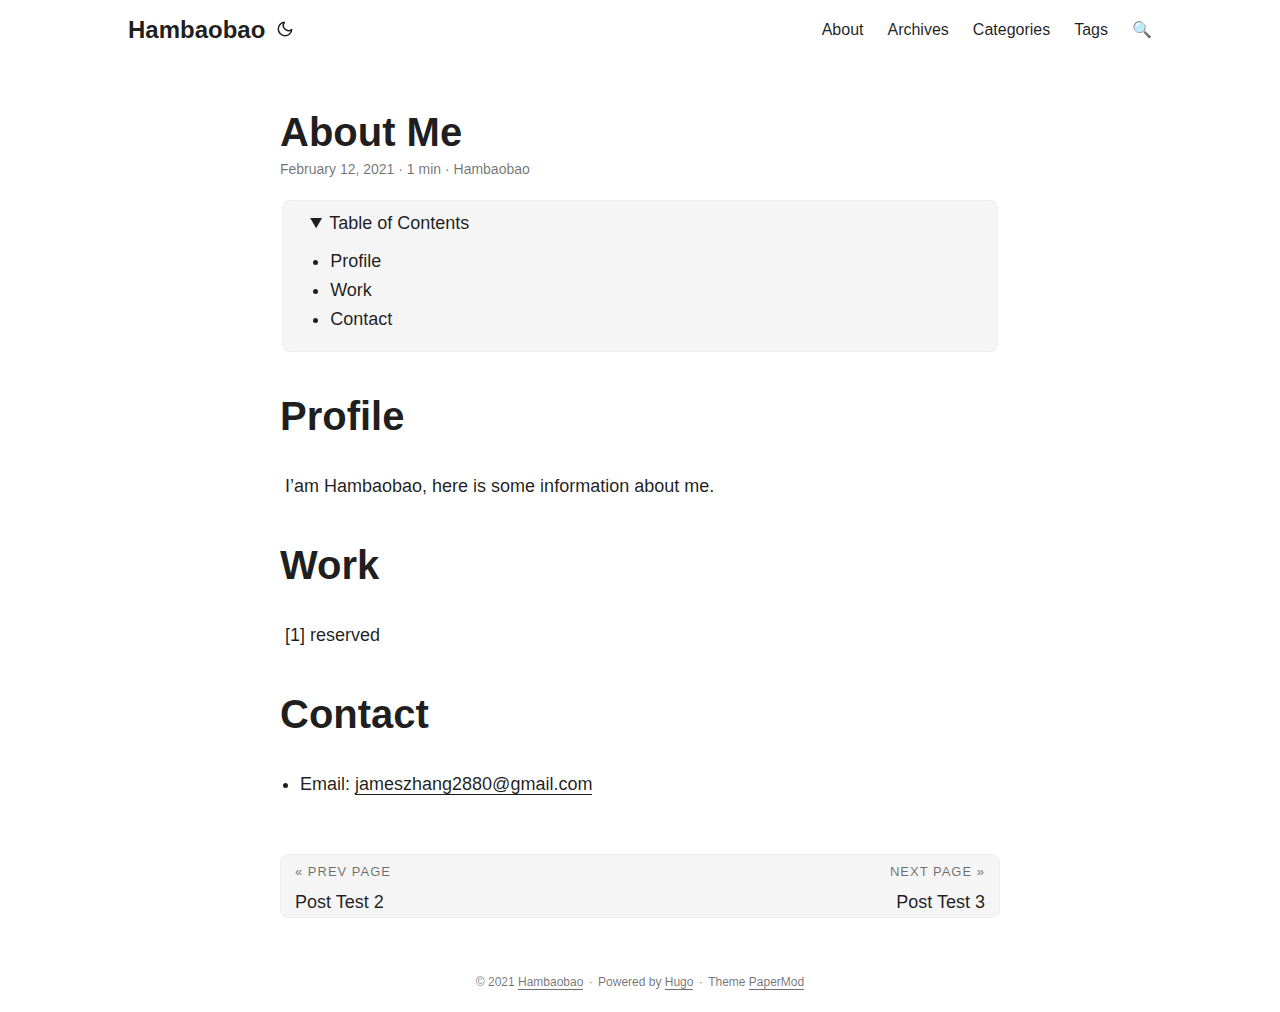
==== about/index.html @ a5e190cb "test about page" ====
<!DOCTYPE html>
<html lang="en" dir="auto">

<head><meta charset="utf-8">
<meta http-equiv="X-UA-Compatible" content="IE=edge">
<meta name="viewport" content="width=device-width, initial-scale=1, shrink-to-fit=no">
<meta name="robots" content="index, follow">
<title>About Me | Hambaobao</title>

<meta name="keywords" content="" />
<meta name="description" content="Profile ​	I&rsquo;am Hambaobao, here is some information about me.
Work ​	[1] reserved
Contact  Email: jameszhang2880@gmail.com  ">
<meta name="author" content="Hambaobao">
<link rel="canonical" href="https://hambaobao.github.io/post/about-me/" />
<link href="/assets/css/stylesheet.min.3b4ed2e80185ab356f837eda72c1debdea24ca2d707d78b82f2534624843aaa0.css" integrity="sha256-O07S6AGFqzVvg37acsHeveokyi1wfXi4LyU0YkhDqqA=" rel="preload stylesheet"
    as="style">

<link rel="icon" href="https://hambaobao.github.io/favicon.ico">
<link rel="icon" type="image/png" sizes="16x16" href="https://hambaobao.github.io/favicon-16x16.png">
<link rel="icon" type="image/png" sizes="32x32" href="https://hambaobao.github.io/favicon-32x32.png">
<link rel="apple-touch-icon" href="https://hambaobao.github.io/apple-touch-icon.png">
<link rel="mask-icon" href="https://hambaobao.github.io/safari-pinned-tab.svg">
<meta name="theme-color" content="#2e2e33">
<meta name="msapplication-TileColor" content="#2e2e33">
<meta name="generator" content="Hugo 0.80.0" />


<meta property="og:title" content="About Me" />
<meta property="og:description" content="Profile ​	I&rsquo;am Hambaobao, here is some information about me.
Work ​	[1] reserved
Contact  Email: jameszhang2880@gmail.com  " />
<meta property="og:type" content="article" />
<meta property="og:url" content="https://hambaobao.github.io/post/about-me/" />
<meta property="article:published_time" content="2021-02-12T12:44:34+08:00" />
<meta property="article:modified_time" content="2021-02-12T12:44:34+08:00" />
<meta name="twitter:card" content="summary"/>
<meta name="twitter:title" content="About Me"/>
<meta name="twitter:description" content="Profile ​	I&rsquo;am Hambaobao, here is some information about me.
Work ​	[1] reserved
Contact  Email: jameszhang2880@gmail.com  "/>

<script type="application/ld+json">
{
  "@context": "https://schema.org",
  "@type": "BlogPosting",
  "headline": "About Me",
  "name": "About Me",
  "description": "Profile ​\tI\u0026amp;rsquo;am Hambaobao, here is some information about me.\nWork ​\t[1] reserved\nContact  Email: jameszhang2880@gmail.com  ",
  "keywords": [
    
  ],
  "articleBody": "Profile ​\tI’am Hambaobao, here is some information about me.\nWork ​\t[1] reserved\nContact  Email: jameszhang2880@gmail.com  ",
  "wordCount" : "17",
  "inLanguage": "en",
  "datePublished": "2021-02-12T12:44:34+08:00",
  "dateModified": "2021-02-12T12:44:34+08:00",
  "author":{
    "@type": "Person",
    "name": "Hambaobao"
  },
  "mainEntityOfPage": {
    "@type": "WebPage",
    "@id": "https://hambaobao.github.io/post/about-me/"
  },
  "publisher": {
    "@type": "Organization",
    "name": "Hambaobao",
    "logo": {
      "@type": "ImageObject",
      "url": "https://hambaobao.github.io/favicon.ico"
    }
  }
}
</script>



</head>

<body class="" id="top">
<script>
    if (localStorage.getItem("pref-theme") === "dark") {
        document.body.classList.add('dark');
    } else if (localStorage.getItem("pref-theme") === "light") {
        document.body.classList.remove('dark')
    } else if (window.matchMedia('(prefers-color-scheme: dark)').matches) {
        document.body.classList.add('dark');
    }

</script>
<noscript>
    <style type="text/css">
        .theme-toggle,
        .top-link {
            display: none;
        }

    </style>
</noscript>
<header class="header">
    <nav class="nav">
        <div class="logo">
            <a href="https://hambaobao.github.io" accesskey="h" title="Hambaobao (Alt + H)">Hambaobao</a>
            <span class="logo-switches">
                <a id="theme-toggle" accesskey="t" title="(Alt + T)">
                    <svg id="moon" xmlns="http://www.w3.org/2000/svg" width="24" height="24" viewBox="0 0 24 24"
                        fill="none" stroke="currentColor" stroke-width="2" stroke-linecap="round"
                        stroke-linejoin="round">
                        <path d="M21 12.79A9 9 0 1 1 11.21 3 7 7 0 0 0 21 12.79z"></path>
                    </svg>
                    <svg id="sun" xmlns="http://www.w3.org/2000/svg" width="24" height="24" viewBox="0 0 24 24"
                        fill="none" stroke="currentColor" stroke-width="2" stroke-linecap="round"
                        stroke-linejoin="round">
                        <circle cx="12" cy="12" r="5"></circle>
                        <line x1="12" y1="1" x2="12" y2="3"></line>
                        <line x1="12" y1="21" x2="12" y2="23"></line>
                        <line x1="4.22" y1="4.22" x2="5.64" y2="5.64"></line>
                        <line x1="18.36" y1="18.36" x2="19.78" y2="19.78"></line>
                        <line x1="1" y1="12" x2="3" y2="12"></line>
                        <line x1="21" y1="12" x2="23" y2="12"></line>
                        <line x1="4.22" y1="19.78" x2="5.64" y2="18.36"></line>
                        <line x1="18.36" y1="5.64" x2="19.78" y2="4.22"></line>
                    </svg>
                </a>
                
                
            </span>
        </div>
        <ul id="menu" onscroll="menu_on_scroll()">
            <li>
                <a href="https://hambaobao.github.io/about/" title="About">
                    <span>About</span>
                </a>
            </li>
            <li>
                <a href="https://hambaobao.github.io/archives/" title="Archives">
                    <span>Archives</span>
                </a>
            </li>
            <li>
                <a href="https://hambaobao.github.io/categories/" title="Categories">
                    <span>Categories</span>
                </a>
            </li>
            <li>
                <a href="https://hambaobao.github.io/tags/" title="Tags">
                    <span>Tags</span>
                </a>
            </li>
            <li>
                <a href="https://hambaobao.github.io/search/" title="🔍 (Alt &#43; /)" accesskey=/>
                    <span>🔍</span>
                </a>
            </li></ul>
    </nav>
</header>

    <main class="main">

<article class="post-single">
  <header class="post-header">

    <h1 class="post-title">
      About Me
    </h1>
    <div class="post-meta">

February 12, 2021&nbsp;·&nbsp;1 min&nbsp;·&nbsp;Hambaobao

</div>
  </header> 

  <div class="toc">
    <details  open>
      <summary accesskey="c" title="(Alt + C)">
        <div class="details">Table of Contents</div>
      </summary>
      <div class="inner"><ul><li>
        <a href="#profile" aria-label="Profile">Profile</a></li><li>
        <a href="#work" aria-label="Work">Work</a></li><li>
        <a href="#contact" aria-label="Contact">Contact</a></li></ul>
      </div>
    </details>
  </div>
  <div class="post-content">
<h1 id="profile">Profile<a hidden class="anchor" aria-hidden="true" href="#profile">#</a></h1>
<p>​	I&rsquo;am Hambaobao, here is some information about me.</p>
<h1 id="work">Work<a hidden class="anchor" aria-hidden="true" href="#work">#</a></h1>
<p>​	[1] reserved</p>
<h1 id="contact">Contact<a hidden class="anchor" aria-hidden="true" href="#contact">#</a></h1>
<ul>
<li>Email: <a href="mailto:jameszhang2880@gmail.com">jameszhang2880@gmail.com</a></li>
</ul>

</div>
  <footer class="post-footer">
    <nav class="paginav">
      <a class="prev" href="https://hambaobao.github.io/post/post-test-2/">
        <span class="title">« Prev Page</span>
        <br>
        <span>Post Test 2</span>
      </a>
      <a class="next" href="https://hambaobao.github.io/post/post-test-3/">
        <span class="title">Next Page »</span>
        <br>
        <span>Post Test 3</span>
      </a>
    </nav>
  </footer>
</article>
    </main><footer class="footer">
    <span>&copy; 2021 <a href="https://hambaobao.github.io">Hambaobao</a></span>
    <span>&middot;</span>
    <span>Powered by <a href="https://gohugo.io/" rel="noopener noreferrer" target="_blank">Hugo</a></span>
    <span>&middot;</span>
    <span>Theme <a href="https://git.io/hugopapermod" rel="noopener" target="_blank">PaperMod</a></span>
</footer>
<a href="#top" aria-label="go to top" title="Go to Top (Alt + G)">
    <button class="top-link" id="top-link" type="button" accesskey="g">
        <svg xmlns="http://www.w3.org/2000/svg" viewBox="0 0 12 6" fill="currentColor">
            <path d="M12 6H0l6-6z" />
        </svg>
    </button>
</a>



<script defer src="/assets/js/highlight.min.27cd435cc9ed6abb4b496581b151804f79f366c412620272bb94e2f5f598ebcc.js" integrity="sha256-J81DXMntartLSWWBsVGAT3nzZsQSYgJyu5Ti9fWY68w="
    onload="hljs.initHighlightingOnLoad();"></script>
<script>
    window.onload = function () {
        if (localStorage.getItem("menu-scroll-position")) {
            document.getElementById('menu').scrollLeft = localStorage.getItem("menu-scroll-position");
        }
    }
    document.querySelectorAll('a[href^="#"]').forEach(anchor => {
        anchor.addEventListener("click", function (e) {
            e.preventDefault();
            var id = this.getAttribute("href").substr(1);
            if (!window.matchMedia('(prefers-reduced-motion: reduce)').matches) {
                document.querySelector(`[id='${decodeURIComponent(id)}']`).scrollIntoView({
                    behavior: "smooth"
                });
            } else {
                document.querySelector(`[id='${decodeURIComponent(id)}']`).scrollIntoView();
            }
            if (id === "top") {
                history.replaceState(null, null, " ");
            } else {
                history.pushState(null, null, `#${id}`);
            }
        });
    });
    var mybutton = document.getElementById("top-link");
    window.onscroll = function () {
        if (document.body.scrollTop > 800 || document.documentElement.scrollTop > 800) {
            mybutton.style.visibility = "visible";
            mybutton.style.opacity = "1";
        } else {
            mybutton.style.visibility = "hidden";
            mybutton.style.opacity = "0";
        }
    };

    function menu_on_scroll() {
        localStorage.setItem("menu-scroll-position", document.getElementById('menu').scrollLeft);
    }

</script>
<script>
    document.getElementById("theme-toggle").addEventListener("click", () => {
        if (document.body.className.includes("dark")) {
            document.body.classList.remove('dark');
            localStorage.setItem("pref-theme", 'light');
        } else {
            document.body.classList.add('dark');
            localStorage.setItem("pref-theme", 'dark');
        }
    })

</script>

</body>

</html>
---- assets/css/stylesheet.min.3b4ed2e80185ab356f837eda72c1debdea24ca2d707d78b82f2534624843aaa0.css ----
.not-found{position:absolute;left:0;right:0;display:flex;align-items:center;justify-content:center;height:80%;font-size:160px;font-weight:700}.hljs-comment,.hljs-quote{color:#b6b18b}.hljs-deletion,.hljs-name,.hljs-regexp,.hljs-selector-class,.hljs-selector-id,.hljs-tag,.hljs-template-variable,.hljs-variable{color:#eb3c54}.hljs-built_in,.hljs-builtin-name,.hljs-link,.hljs-literal,.hljs-meta,.hljs-number,.hljs-params,.hljs-type{color:#e7ce56}.hljs-attribute{color:#ee7c2b}.hljs-addition,.hljs-bullet,.hljs-string,.hljs-symbol{color:#4fb4d7}.hljs-section,.hljs-title{color:#78bb65}.hljs-keyword,.hljs-selector-tag{color:#b45ea4}.hljs{display:block;overflow-x:auto;background:#1c1d21;color:#c0c5ce;padding:.5em}.hljs-emphasis{font-style:italic}.hljs-strong{font-weight:700}.archive-posts{width:100%;font-size:16px}.archive-year{margin-top:40px}.archive-year:not(:last-of-type){border-bottom:2px solid var(--border)}.archive-month{display:flex;align-items:flex-start;padding:10px 0}.archive-month-header{margin:25px 0;width:200px}.archive-month:not(:last-of-type){border-bottom:1px solid var(--border)}.archive-entry{position:relative;padding:5px;margin:10px 0}.archive-entry-title{margin:5px 0;font-weight:400}.archive-count,.archive-meta{color:var(--secondary);font-size:14px}.footer,.top-link{font-size:12px;color:var(--secondary)}.footer{max-width:calc(var(--main-width) + var(--gap) * 2);margin:auto;padding:calc((var(--footer-height) - var(--gap))/2) var(--gap);text-align:center;line-height:24px}.footer span{margin-inline-start:1px;margin-inline-end:1px}.footer a{color:inherit;border-bottom:1px solid var(--secondary)}.footer a:hover{border-bottom:1px solid var(--primary)}.top-link{visibility:hidden;position:fixed;bottom:60px;right:30px;z-index:99;background:var(--tertiary);width:42px;height:42px;padding:12px;border-radius:64px;transition:visibility .5s,opacity .8s linear}.top-link,.top-link svg{filter:drop-shadow(0px 0px 0px var(--theme))}.footer a:hover,.top-link:hover{color:var(--primary)}.top-link:focus{outline:0}.nav{display:flex;flex-wrap:wrap;justify-content:space-between;max-width:calc(var(--nav-width) + var(--gap) * 2);margin-inline-start:auto;margin-inline-end:auto;line-height:var(--header-height)}.nav a{display:block}.logo,#menu{display:flex;margin:auto var(--gap)}.logo{flex-wrap:inherit}.logo a{font-size:24px;font-weight:700}.logo a img{display:inline;vertical-align:middle;pointer-events:none;transform:translate(0,-10%);border-radius:6px;margin-inline-end:8px}#theme-toggle svg{height:18px}a#theme-toggle{font-size:24px;user-select:none;margin:auto 4px;cursor:pointer}body.dark #moon{vertical-align:middle;display:none}body:not(.dark) #sun{display:none}#menu{list-style:none;word-break:keep-all;overflow-x:auto;white-space:nowrap}#menu li+li{margin-inline-start:var(--gap)}#menu a{font-size:16px}#menu .active{font-weight:500;border-bottom:2px solid currentColor}.lang-switch li,.lang-switch ul,.logo-switches{display:inline-flex;margin:auto 4px}.lang-switch{display:flex;flex-wrap:inherit}.lang-switch a{margin:auto 3px;font-size:16px;font-weight:500}.logo-switches{flex-wrap:inherit}.main{position:relative;min-height:calc(100vh - var(--header-height) - var(--footer-height));max-width:calc(var(--main-width) + var(--gap) * 2);margin:auto;padding:var(--gap)}.page-header h1{font-size:40px}.pagination{display:flex}.pagination a{color:var(--theme);font-size:13px;line-height:36px;background:var(--primary);border-radius:calc(36px/2);padding:0 16px}.pagination .next{margin-inline-start:auto}.social-icons{padding:12px 0}.social-icons a:not(:last-of-type){margin-inline-end:12px}.social-icons a svg{height:26px;width:26px}code{direction:ltr}.first-entry{position:relative;display:flex;flex-direction:column;justify-content:center;min-height:320px;margin:var(--gap) 0 calc(var(--gap) * 2) 0}.first-entry .entry-header{overflow:hidden;display:-webkit-box;-webkit-box-orient:vertical;-webkit-line-clamp:3}.first-entry .entry-header h1{font-size:34px;line-height:1.3}.first-entry .entry-content{margin:14px 0;font-size:16px;-webkit-line-clamp:3}.first-entry .entry-footer{font-size:14px}.home-info .entry-content{-webkit-line-clamp:unset}.post-entry{position:relative;margin-bottom:var(--gap);padding:var(--gap);background:var(--entry);border-radius:var(--radius);transition:transform .1s;border:1px solid var(--border)}.post-entry:active{transform:scale(.96)}.tag-entry .entry-cover{display:none}.entry-header h2{font-size:24px}.entry-content{margin:8px 0;color:var(--secondary);font-size:14px;line-height:1.6;overflow:hidden;display:-webkit-box;-webkit-box-orient:vertical;-webkit-line-clamp:2}.entry-footer{color:var(--secondary);font-size:13px}.entry-link{position:absolute;left:0;right:0;top:0;bottom:0}.entry-cover,.entry-isdraft{font-size:14px;color:var(--secondary)}.entry-isdraft{display:inline}.entry-cover{margin-bottom:var(--gap);text-align:center}.entry-cover img{border-radius:var(--radius);pointer-events:none;width:100%}.entry-cover a{color:var(--secondary);box-shadow:0 1px 0 var(--primary)}.page-header,.post-header{margin:24px auto var(--content-gap)}.post-title{margin-bottom:2px;font-size:40px}.post-description{margin-top:10px;margin-bottom:5px}.post-meta,.breadcrumbs{color:var(--secondary);font-size:14px;display:flex;flex-wrap:wrap}.post-meta .i18n_list li{display:inline-flex;list-style:none;margin:auto 3px;box-shadow:0 1px 0 var(--secondary)}.breadcrumbs a{font-size:16px}.post-content{color:var(--content)}.post-content h3,.post-content h4,.post-content h5,.post-content h6{margin:24px 0 16px}.post-content h1{margin:40px auto 32px;font-size:40px}.post-content h2{margin:32px auto 24px;font-size:32px}.post-content h3{font-size:24px}.post-content h4{font-size:16px}.post-content h5{font-size:14px}.post-content h6{font-size:12px}.post-content a,.toc a:hover{box-shadow:0 1px 0}.post-content a code{margin:auto 0;border-radius:0;box-shadow:0 -1px 0 var(--primary)inset}.post-content del{text-decoration:none;background:linear-gradient(to right,var(--primary) 100%,transparent 0) 0 50%/1px 1px repeat-x}.post-content dl,.post-content ol,.post-content p,.post-content ul{margin-bottom:var(--content-gap)}.post-content ol,.post-content ul{padding-inline-start:20px}.post-content li{margin-top:5px}.post-content li p{margin-bottom:0}.post-content dl{display:flex;flex-wrap:wrap;margin:0}.post-content dt{width:25%;font-weight:700}.post-content dd{width:75%;margin-inline-start:0;padding-inline-start:10px}.post-content dd~dd,.post-content dt~dt{margin-top:10px}.post-content table{margin-bottom:32px}.post-content table th,.post-content table:not(.highlighttable,.highlight table,.gist .highlight) td{min-width:80px;padding:12px 8px;line-height:1.5;border-bottom:1px solid var(--border)}.post-content table th{font-size:14px;text-align:start}.post-content table:not(.highlighttable) td code:only-child{margin:auto 0}.post-content .highlight table{border-radius:var(--radius)}.post-content .highlight:not(table),.post-content pre{margin:10px auto;background:var(--hljs-bg)!important;border-radius:var(--radius)}.post-content li>.highlight{margin-inline-end:0}.post-content ul pre{margin-inline-start:calc(var(--gap) * -2)}.post-content .highlight pre{margin:0}.post-content .highlighttable{table-layout:fixed}.post-content .highlighttable td:first-child{width:40px}.post-content .highlighttable td .linenodiv{padding-inline-end:0!important}.post-content .highlighttable td .highlight,.post-content .highlighttable td .linenodiv pre{margin-bottom:0}.post-content .highlighttable td .highlight pre code::-webkit-scrollbar{display:none}.post-content .highlight span{background:0 0!important}.post-content code{margin:auto 4px;padding:4px 6px;font-family:Menlo,Monaco,courier new,Courier,monospace;font-size:.78em;line-height:1.5;background:var(--code-bg);border-radius:2px}.post-content pre code{display:block;margin:auto 0;padding:10px;color:rgba(255,255,255,.8);background:0 0;border-radius:0;overflow-x:auto}.post-content blockquote{margin:20px 0;padding:0 14px;border-inline-start:3px solid var(--primary)}.post-content hr{margin:30px 0;height:2px;background:var(--tertiary);border-top:0;border-bottom:0}.post-content iframe{max-width:100%}.post-content img{border-radius:4px}.post-content img[src*='#center']{margin:auto}.post-content figure>figcaption{color:var(--primary);font-size:16px;font-weight:700;margin:24px 0 16px}.toc{margin:0 2px 40px;border:1px solid var(--border);background:var(--code-bg);border-radius:var(--radius);padding:.4em}.dark .toc{background:var(--entry)}.toc details summary{cursor:zoom-in;margin-inline-start:20px}.toc details[open] summary{cursor:zoom-out}.toc .details{display:inline;font-weight:500}.toc .inner{margin:0 20px;padding:10px 20px}.toc li ul{margin-inline-start:var(--gap)}.toc summary:focus{outline:0}.post-footer{margin-top:56px}.post-tags li{display:inline-block;margin-inline-end:3px;margin-bottom:5px}.post-tags a,.share-buttons,.paginav{border-radius:var(--radius);background:var(--code-bg);border:1px solid var(--border)}.post-tags a{display:block;padding-inline-start:14px;padding-inline-end:14px;color:var(--secondary);font-size:14px;line-height:34px;background:var(--code-bg)}.post-tags a:hover,.paginav a:hover{background:var(--border)}.share-buttons{margin:14px 0;padding-inline-start:var(--radius);display:flex;justify-content:center;overflow-x:auto}.share-buttons a{margin-top:10px}.share-buttons a:not(:last-of-type){margin-inline-end:12px}.share-buttons a svg{height:30px;width:30px;fill:currentColor;transition:transform .1s}.share-buttons svg:active{transform:scale(.96)}h1:hover .anchor,h2:hover .anchor,h3:hover .anchor,h4:hover .anchor,h5:hover .anchor,h6:hover .anchor{display:inline-flex;color:var(--secondary);margin-inline-start:8px;font-weight:500}.post-content :not(table) ::-webkit-scrollbar-thumb{border:2px solid var(--hljs-bg);background:rgba(255,255,255,.32)}.post-content :not(table) ::-webkit-scrollbar-thumb:hover{background:rgba(255,255,255,.56)}.gist table::-webkit-scrollbar-thumb{border:2px solid #fff;background:rgba(0,0,0,.32)}.gist table::-webkit-scrollbar-thumb:hover{background:rgba(0,0,0,.56)}.post-content table::-webkit-scrollbar-thumb{border-width:2px}.paginav{margin:10px 0;display:flex;line-height:30px;border-radius:var(--radius)}.paginav a{padding-inline-start:14px;padding-inline-end:14px;border-radius:var(--radius)}.paginav .title{letter-spacing:1px;text-transform:uppercase;font-size:small;color:var(--secondary)}.paginav .prev,.paginav .next{width:50%}.paginav span:hover:not(.title){box-shadow:0 1px 0}.paginav .next{margin-inline-start:auto;text-align:right}[dir=rtl] .paginav .next{text-align:left}.buttons,.main .profile{display:flex;justify-content:center}.main .profile{position:absolute;left:0;right:0;align-items:center;height:80%;text-align:center}.profile .profile_inner h1{padding:12px 0}.profile img{display:inline-table;border-radius:50%;pointer-events:none}.buttons{flex-wrap:wrap;max-width:400px;margin:0 auto}.button{background:var(--tertiary);border-radius:var(--radius);margin:8px;padding:6px;transition:transform .1s}.button-inner{padding:0 8px}.button:active{transform:scale(.96)}*,::after,::before{box-sizing:border-box}html{-webkit-tap-highlight-color:transparent;overflow-y:scroll}a,body,h1,h2,h3,h4,h5,h6{color:var(--primary)}body{font-family:-apple-system,BlinkMacSystemFont,segoe ui,Roboto,Oxygen,Ubuntu,Cantarell,open sans,helvetica neue,sans-serif;font-size:18px;line-height:1.6;word-break:break-word;background:var(--theme)}article,aside,figcaption,figure,footer,header,hgroup,main,nav,section,table{display:block}h1,h2,h3,h4,h5,h6{line-height:1.2}h1,h2,h3,h4,h5,h6,p{margin-top:0;margin-bottom:0}ul{padding:0}a{text-decoration:none}body,figure,ul{margin:0}table{width:100%;border-collapse:collapse;border-spacing:0;overflow-x:auto;word-break:keep-all}button,input,textarea{padding:0;font:inherit;background:0 0;border:0}input,textarea{outline:0}button,input[type=button],input[type=submit]{cursor:pointer}input:-webkit-autofill,textarea:-webkit-autofill{box-shadow:0 0 0 50px var(--theme)inset}img{display:block;max-width:100%}::-webkit-scrollbar-track{background:0 0}.list:not(.dark)::-webkit-scrollbar-track{background:var(--code-bg)}::-webkit-scrollbar-thumb{background:var(--tertiary);border:5px solid var(--theme);border-radius:var(--radius)}.list:not(.dark)::-webkit-scrollbar-thumb{border:5px solid var(--code-bg)}::-webkit-scrollbar-thumb:hover{background:var(--secondary)}#searchbox input{padding:4px 10px;width:100%;color:var(--primary);font-weight:700;border:2px solid var(--tertiary);border-radius:var(--radius)}#searchbox input:focus{border-color:var(--secondary)}#searchResults li{list-style:none;border-radius:var(--radius);padding:10px;margin:10px 0;position:relative;font-weight:500}#searchResults{margin:10px 0;width:100%}#searchResults li:active{transition:transform .1s;transform:scale(.98)}#searchResults a{position:absolute;width:100%;height:100%;top:0;left:0;outline:none}#searchResults .focus{transform:scale(.98);border:2px solid var(--tertiary)}.terms-tags li{display:inline-block;margin:10px;font-weight:500}.terms-tags a{display:block;padding:3px 10px;background:var(--tertiary);border-radius:6px;transition:transform .1s}.terms-tags a:active{background:var(--tertiary);transform:scale(.96)}:root{--gap: 24px;--content-gap: 20px;--nav-width: 1024px;--main-width: 720px;--header-height: 60px;--footer-height: 60px;--radius: 8px;--theme: #fff;--entry: #fff;--primary: rgba(0, 0, 0, 0.88);--secondary: rgba(0, 0, 0, 0.56);--tertiary: rgba(0, 0, 0, 0.16);--content: rgba(0, 0, 0, 0.88);--hljs-bg: #1c1d21;--code-bg: #f5f5f5;--border: #eee}.dark{--theme: #1d1e20;--entry: #2e2e33;--primary: rgba(255, 255, 255, 0.84);--secondary: rgba(255, 255, 255, 0.56);--tertiary: rgba(255, 255, 255, 0.16);--content: rgba(255, 255, 255, 0.74);--hljs-bg: #2e2e33;--code-bg: #37383e;--border: #333}.list{background:var(--code-bg)}.dark.list{background:var(--theme)}@media screen and (max-width:768px){:root{--gap: 14px}.profile img{transform:scale(0.85)}.first-entry{min-height:260px}.archive-month{flex-direction:column}.archive-year{margin-top:20px}}@media screen and (min-width:768px){::-webkit-scrollbar{width:19px;height:11px}}@media screen and (max-width:900px){.list .top-link{transform:translateY(-5rem)}}@media(prefers-reduced-motion){.terms-tags a:active{transform:none}.button:active{transform:none}.share-buttons svg:active{transform:none}.post-entry:active{transform:none}.top-link{transition:none}#searchResults .active{transform:none}}
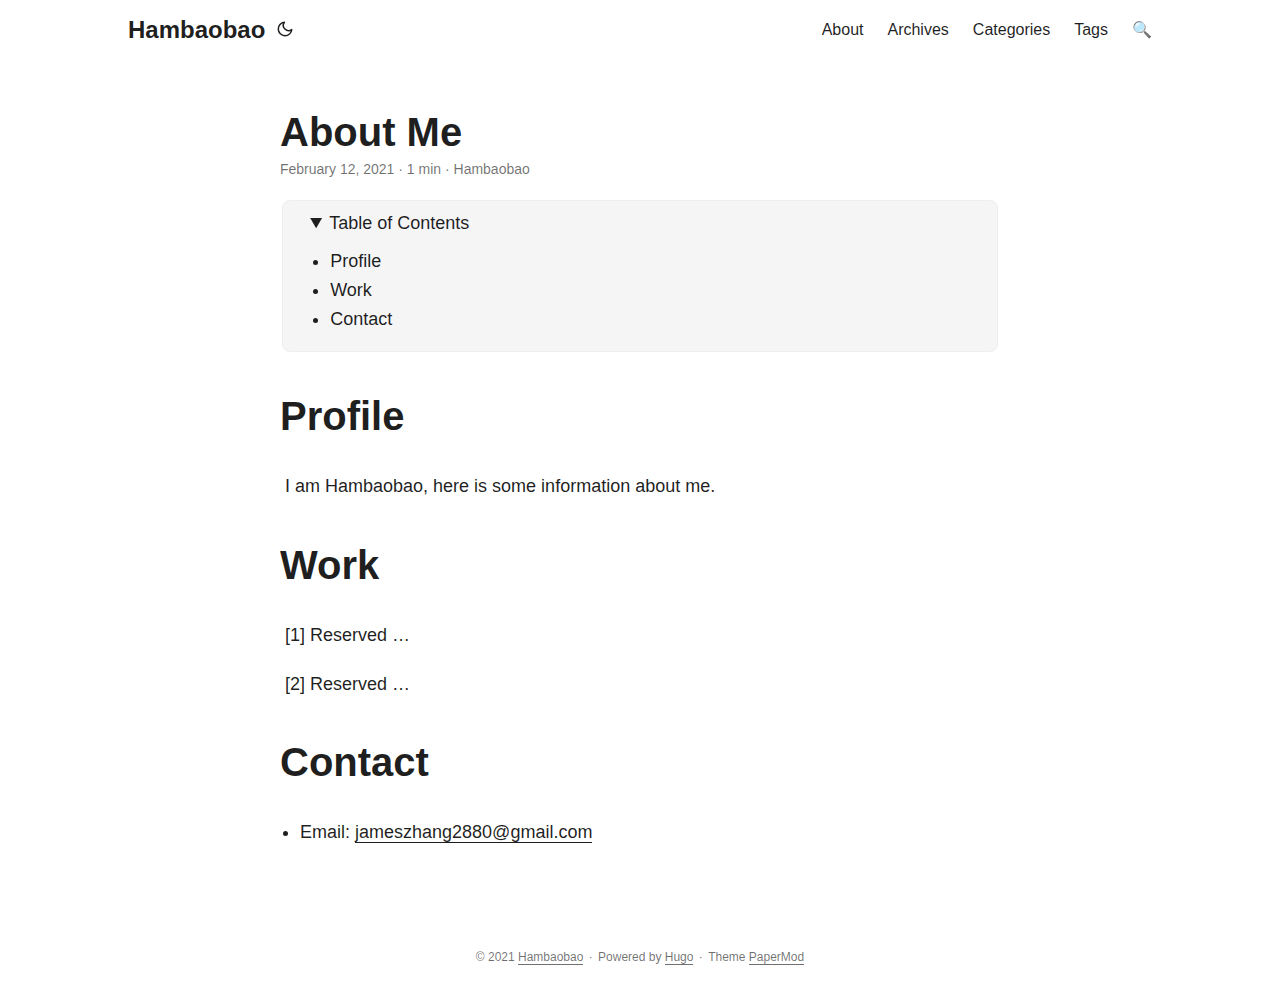
==== commit 46f4cf6d: "test about page" ====
--- a/about/index.html
+++ b/about/index.html
@@ -8,8 +8,9 @@
 <title>About Me | Hambaobao</title>
 
 <meta name="keywords" content="" />
-<meta name="description" content="Profile ​	I&rsquo;am Hambaobao, here is some information about me.
-Work ​	[1] reserved
+<meta name="description" content="Profile ​	I am Hambaobao, here is some information about me.
+Work ​	[1] Reserved &hellip;
+​	[2] Reserved &hellip;
 Contact  Email: jameszhang2880@gmail.com  ">
 <meta name="author" content="Hambaobao">
 <link rel="canonical" href="https://hambaobao.github.io/post/about-me/" />
@@ -27,8 +28,9 @@
 
 
 <meta property="og:title" content="About Me" />
-<meta property="og:description" content="Profile ​	I&rsquo;am Hambaobao, here is some information about me.
-Work ​	[1] reserved
+<meta property="og:description" content="Profile ​	I am Hambaobao, here is some information about me.
+Work ​	[1] Reserved &hellip;
+​	[2] Reserved &hellip;
 Contact  Email: jameszhang2880@gmail.com  " />
 <meta property="og:type" content="article" />
 <meta property="og:url" content="https://hambaobao.github.io/post/about-me/" />
@@ -36,8 +38,9 @@
 <meta property="article:modified_time" content="2021-02-12T12:44:34+08:00" />
 <meta name="twitter:card" content="summary"/>
 <meta name="twitter:title" content="About Me"/>
-<meta name="twitter:description" content="Profile ​	I&rsquo;am Hambaobao, here is some information about me.
-Work ​	[1] reserved
+<meta name="twitter:description" content="Profile ​	I am Hambaobao, here is some information about me.
+Work ​	[1] Reserved &hellip;
+​	[2] Reserved &hellip;
 Contact  Email: jameszhang2880@gmail.com  "/>
 
 <script type="application/ld+json">
@@ -46,12 +49,12 @@
   "@type": "BlogPosting",
   "headline": "About Me",
   "name": "About Me",
-  "description": "Profile ​\tI\u0026amp;rsquo;am Hambaobao, here is some information about me.\nWork ​\t[1] reserved\nContact  Email: jameszhang2880@gmail.com  ",
+  "description": "Profile ​\tI am Hambaobao, here is some information about me.\nWork ​\t[1] Reserved \u0026amp;hellip;\n​\t[2] Reserved \u0026amp;hellip;\nContact  Email: jameszhang2880@gmail.com  ",
   "keywords": [
     
   ],
-  "articleBody": "Profile ​\tI’am Hambaobao, here is some information about me.\nWork ​\t[1] reserved\nContact  Email: jameszhang2880@gmail.com  ",
-  "wordCount" : "17",
+  "articleBody": "Profile ​\tI am Hambaobao, here is some information about me.\nWork ​\t[1] Reserved …\n​\t[2] Reserved …\nContact  Email: jameszhang2880@gmail.com  ",
+  "wordCount" : "23",
   "inLanguage": "en",
   "datePublished": "2021-02-12T12:44:34+08:00",
   "dateModified": "2021-02-12T12:44:34+08:00",
@@ -185,9 +188,10 @@
   </div>
   <div class="post-content">
 <h1 id="profile">Profile<a hidden class="anchor" aria-hidden="true" href="#profile">#</a></h1>
-<p>​	I&rsquo;am Hambaobao, here is some information about me.</p>
+<p>​	I am Hambaobao, here is some information about me.</p>
 <h1 id="work">Work<a hidden class="anchor" aria-hidden="true" href="#work">#</a></h1>
-<p>​	[1] reserved</p>
+<p>​	[1] Reserved &hellip;</p>
+<p>​	[2] Reserved &hellip;</p>
 <h1 id="contact">Contact<a hidden class="anchor" aria-hidden="true" href="#contact">#</a></h1>
 <ul>
 <li>Email: <a href="mailto:jameszhang2880@gmail.com">jameszhang2880@gmail.com</a></li>
@@ -195,18 +199,6 @@
 
 </div>
   <footer class="post-footer">
-    <nav class="paginav">
-      <a class="prev" href="https://hambaobao.github.io/post/post-test-2/">
-        <span class="title">« Prev Page</span>
-        <br>
-        <span>Post Test 2</span>
-      </a>
-      <a class="next" href="https://hambaobao.github.io/post/post-test-3/">
-        <span class="title">Next Page »</span>
-        <br>
-        <span>Post Test 3</span>
-      </a>
-    </nav>
   </footer>
 </article>
     </main><footer class="footer">
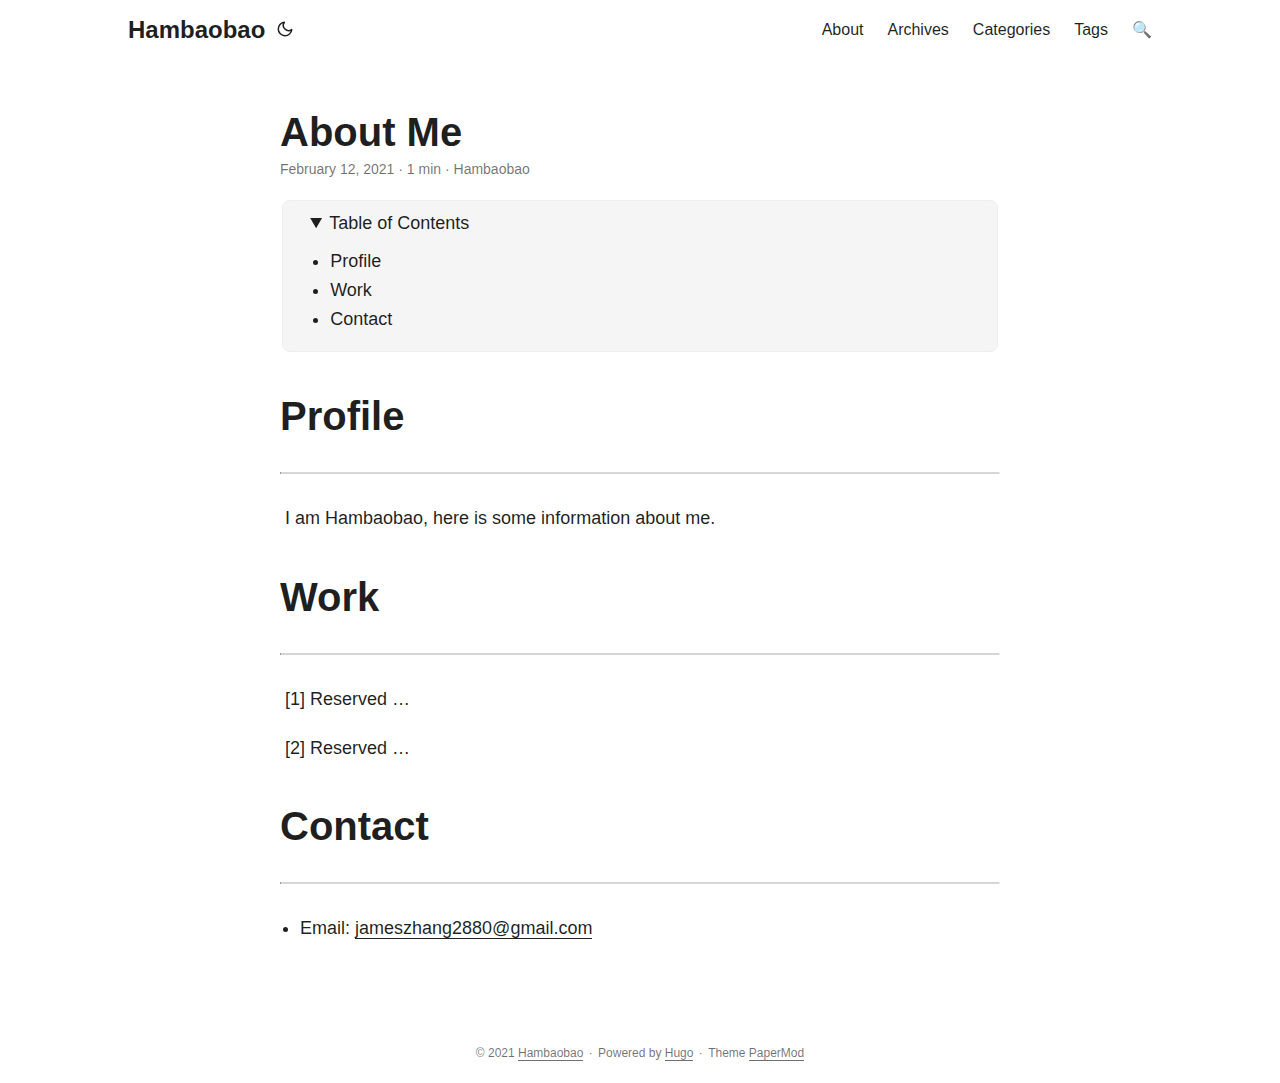
==== commit c6a65d73: "test about page" ====
--- a/about/index.html
+++ b/about/index.html
@@ -8,10 +8,10 @@
 <title>About Me | Hambaobao</title>
 
 <meta name="keywords" content="" />
-<meta name="description" content="Profile ​	I am Hambaobao, here is some information about me.
-Work ​	[1] Reserved &hellip;
+<meta name="description" content="Profile  ​	I am Hambaobao, here is some information about me.
+Work  ​	[1] Reserved &hellip;
 ​	[2] Reserved &hellip;
-Contact  Email: jameszhang2880@gmail.com  ">
+Contact   Email: jameszhang2880@gmail.com  ">
 <meta name="author" content="Hambaobao">
 <link rel="canonical" href="https://hambaobao.github.io/post/about-me/" />
 <link href="/assets/css/stylesheet.min.3b4ed2e80185ab356f837eda72c1debdea24ca2d707d78b82f2534624843aaa0.css" integrity="sha256-O07S6AGFqzVvg37acsHeveokyi1wfXi4LyU0YkhDqqA=" rel="preload stylesheet"
@@ -28,20 +28,20 @@
 
 
 <meta property="og:title" content="About Me" />
-<meta property="og:description" content="Profile ​	I am Hambaobao, here is some information about me.
-Work ​	[1] Reserved &hellip;
+<meta property="og:description" content="Profile  ​	I am Hambaobao, here is some information about me.
+Work  ​	[1] Reserved &hellip;
 ​	[2] Reserved &hellip;
-Contact  Email: jameszhang2880@gmail.com  " />
+Contact   Email: jameszhang2880@gmail.com  " />
 <meta property="og:type" content="article" />
 <meta property="og:url" content="https://hambaobao.github.io/post/about-me/" />
 <meta property="article:published_time" content="2021-02-12T12:44:34+08:00" />
 <meta property="article:modified_time" content="2021-02-12T12:44:34+08:00" />
 <meta name="twitter:card" content="summary"/>
 <meta name="twitter:title" content="About Me"/>
-<meta name="twitter:description" content="Profile ​	I am Hambaobao, here is some information about me.
-Work ​	[1] Reserved &hellip;
+<meta name="twitter:description" content="Profile  ​	I am Hambaobao, here is some information about me.
+Work  ​	[1] Reserved &hellip;
 ​	[2] Reserved &hellip;
-Contact  Email: jameszhang2880@gmail.com  "/>
+Contact   Email: jameszhang2880@gmail.com  "/>
 
 <script type="application/ld+json">
 {
@@ -49,11 +49,11 @@
   "@type": "BlogPosting",
   "headline": "About Me",
   "name": "About Me",
-  "description": "Profile ​\tI am Hambaobao, here is some information about me.\nWork ​\t[1] Reserved \u0026amp;hellip;\n​\t[2] Reserved \u0026amp;hellip;\nContact  Email: jameszhang2880@gmail.com  ",
+  "description": "Profile  ​\tI am Hambaobao, here is some information about me.\nWork  ​\t[1] Reserved \u0026amp;hellip;\n​\t[2] Reserved \u0026amp;hellip;\nContact   Email: jameszhang2880@gmail.com  ",
   "keywords": [
     
   ],
-  "articleBody": "Profile ​\tI am Hambaobao, here is some information about me.\nWork ​\t[1] Reserved …\n​\t[2] Reserved …\nContact  Email: jameszhang2880@gmail.com  ",
+  "articleBody": "Profile  ​\tI am Hambaobao, here is some information about me.\nWork  ​\t[1] Reserved …\n​\t[2] Reserved …\nContact   Email: jameszhang2880@gmail.com  ",
   "wordCount" : "23",
   "inLanguage": "en",
   "datePublished": "2021-02-12T12:44:34+08:00",
@@ -188,11 +188,14 @@
   </div>
   <div class="post-content">
 <h1 id="profile">Profile<a hidden class="anchor" aria-hidden="true" href="#profile">#</a></h1>
+<hr>
 <p>​	I am Hambaobao, here is some information about me.</p>
 <h1 id="work">Work<a hidden class="anchor" aria-hidden="true" href="#work">#</a></h1>
+<hr>
 <p>​	[1] Reserved &hellip;</p>
 <p>​	[2] Reserved &hellip;</p>
 <h1 id="contact">Contact<a hidden class="anchor" aria-hidden="true" href="#contact">#</a></h1>
+<hr>
 <ul>
 <li>Email: <a href="mailto:jameszhang2880@gmail.com">jameszhang2880@gmail.com</a></li>
 </ul>
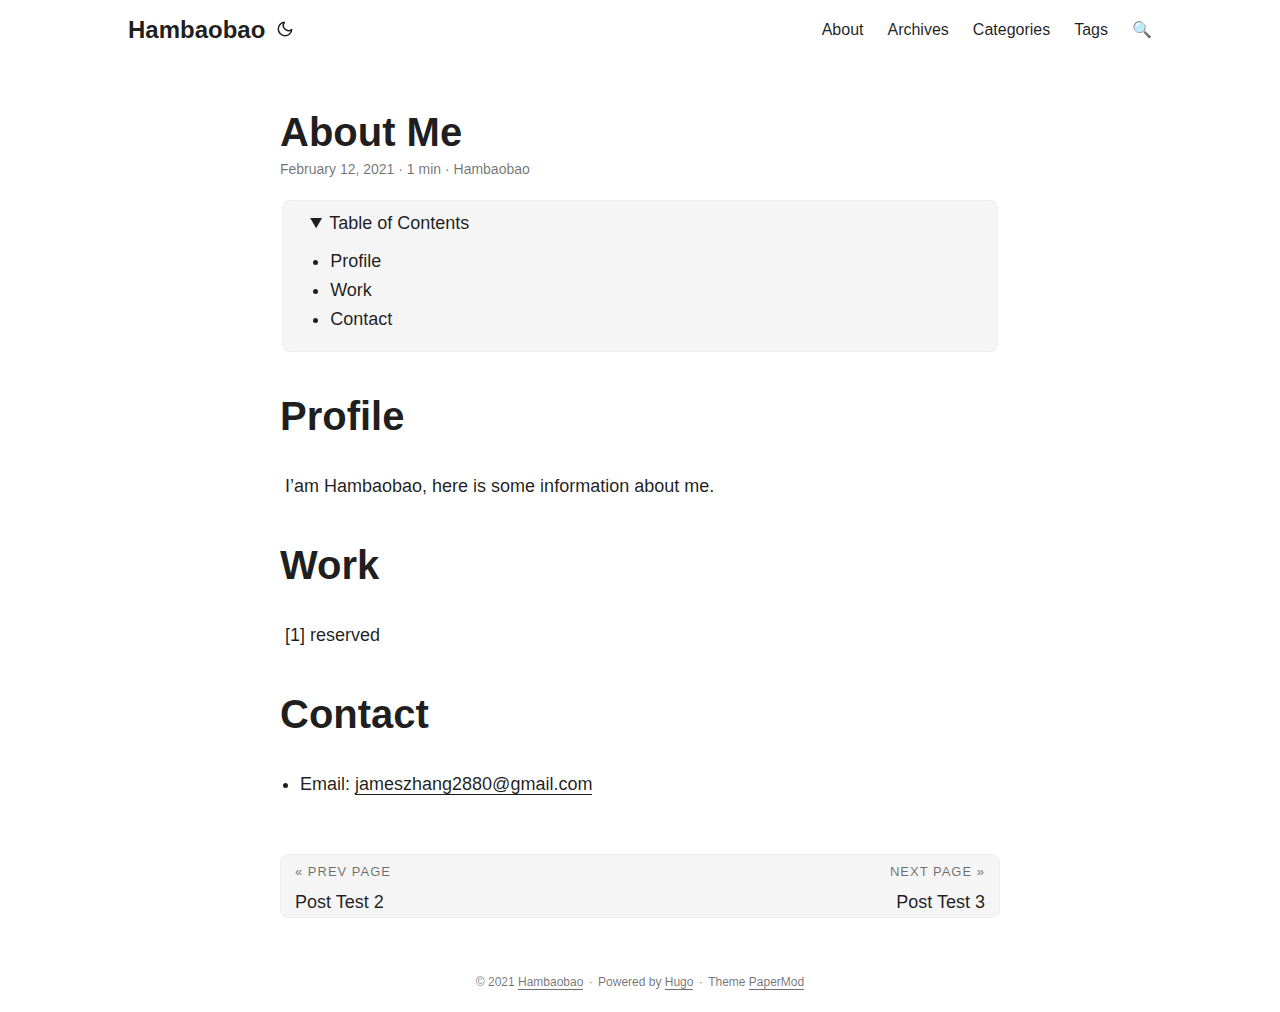
==== commit 846491b8: "test about page" ====
--- a/about/index.html
+++ b/about/index.html
@@ -8,10 +8,9 @@
 <title>About Me | Hambaobao</title>
 
 <meta name="keywords" content="" />
-<meta name="description" content="Profile  ​	I am Hambaobao, here is some information about me.
-Work  ​	[1] Reserved &hellip;
-​	[2] Reserved &hellip;
-Contact   Email: jameszhang2880@gmail.com  ">
+<meta name="description" content="Profile ​	I&rsquo;am Hambaobao, here is some information about me.
+Work ​	[1] reserved
+Contact  Email: jameszhang2880@gmail.com  ">
 <meta name="author" content="Hambaobao">
 <link rel="canonical" href="https://hambaobao.github.io/post/about-me/" />
 <link href="/assets/css/stylesheet.min.3b4ed2e80185ab356f837eda72c1debdea24ca2d707d78b82f2534624843aaa0.css" integrity="sha256-O07S6AGFqzVvg37acsHeveokyi1wfXi4LyU0YkhDqqA=" rel="preload stylesheet"
@@ -28,20 +27,18 @@
 
 
 <meta property="og:title" content="About Me" />
-<meta property="og:description" content="Profile  ​	I am Hambaobao, here is some information about me.
-Work  ​	[1] Reserved &hellip;
-​	[2] Reserved &hellip;
-Contact   Email: jameszhang2880@gmail.com  " />
+<meta property="og:description" content="Profile ​	I&rsquo;am Hambaobao, here is some information about me.
+Work ​	[1] reserved
+Contact  Email: jameszhang2880@gmail.com  " />
 <meta property="og:type" content="article" />
 <meta property="og:url" content="https://hambaobao.github.io/post/about-me/" />
 <meta property="article:published_time" content="2021-02-12T12:44:34+08:00" />
 <meta property="article:modified_time" content="2021-02-12T12:44:34+08:00" />
 <meta name="twitter:card" content="summary"/>
 <meta name="twitter:title" content="About Me"/>
-<meta name="twitter:description" content="Profile  ​	I am Hambaobao, here is some information about me.
-Work  ​	[1] Reserved &hellip;
-​	[2] Reserved &hellip;
-Contact   Email: jameszhang2880@gmail.com  "/>
+<meta name="twitter:description" content="Profile ​	I&rsquo;am Hambaobao, here is some information about me.
+Work ​	[1] reserved
+Contact  Email: jameszhang2880@gmail.com  "/>
 
 <script type="application/ld+json">
 {
@@ -49,12 +46,12 @@
   "@type": "BlogPosting",
   "headline": "About Me",
   "name": "About Me",
-  "description": "Profile  ​\tI am Hambaobao, here is some information about me.\nWork  ​\t[1] Reserved \u0026amp;hellip;\n​\t[2] Reserved \u0026amp;hellip;\nContact   Email: jameszhang2880@gmail.com  ",
+  "description": "Profile ​\tI\u0026amp;rsquo;am Hambaobao, here is some information about me.\nWork ​\t[1] reserved\nContact  Email: jameszhang2880@gmail.com  ",
   "keywords": [
     
   ],
-  "articleBody": "Profile  ​\tI am Hambaobao, here is some information about me.\nWork  ​\t[1] Reserved …\n​\t[2] Reserved …\nContact   Email: jameszhang2880@gmail.com  ",
-  "wordCount" : "23",
+  "articleBody": "Profile ​\tI’am Hambaobao, here is some information about me.\nWork ​\t[1] reserved\nContact  Email: jameszhang2880@gmail.com  ",
+  "wordCount" : "17",
   "inLanguage": "en",
   "datePublished": "2021-02-12T12:44:34+08:00",
   "dateModified": "2021-02-12T12:44:34+08:00",
@@ -188,20 +185,28 @@
   </div>
   <div class="post-content">
 <h1 id="profile">Profile<a hidden class="anchor" aria-hidden="true" href="#profile">#</a></h1>
-<hr>
-<p>​	I am Hambaobao, here is some information about me.</p>
+<p>​	I&rsquo;am Hambaobao, here is some information about me.</p>
 <h1 id="work">Work<a hidden class="anchor" aria-hidden="true" href="#work">#</a></h1>
-<hr>
-<p>​	[1] Reserved &hellip;</p>
-<p>​	[2] Reserved &hellip;</p>
+<p>​	[1] reserved</p>
 <h1 id="contact">Contact<a hidden class="anchor" aria-hidden="true" href="#contact">#</a></h1>
-<hr>
 <ul>
 <li>Email: <a href="mailto:jameszhang2880@gmail.com">jameszhang2880@gmail.com</a></li>
 </ul>
 
 </div>
   <footer class="post-footer">
+    <nav class="paginav">
+      <a class="prev" href="https://hambaobao.github.io/post/post-test-2/">
+        <span class="title">« Prev Page</span>
+        <br>
+        <span>Post Test 2</span>
+      </a>
+      <a class="next" href="https://hambaobao.github.io/post/post-test-3/">
+        <span class="title">Next Page »</span>
+        <br>
+        <span>Post Test 3</span>
+      </a>
+    </nav>
   </footer>
 </article>
     </main><footer class="footer">
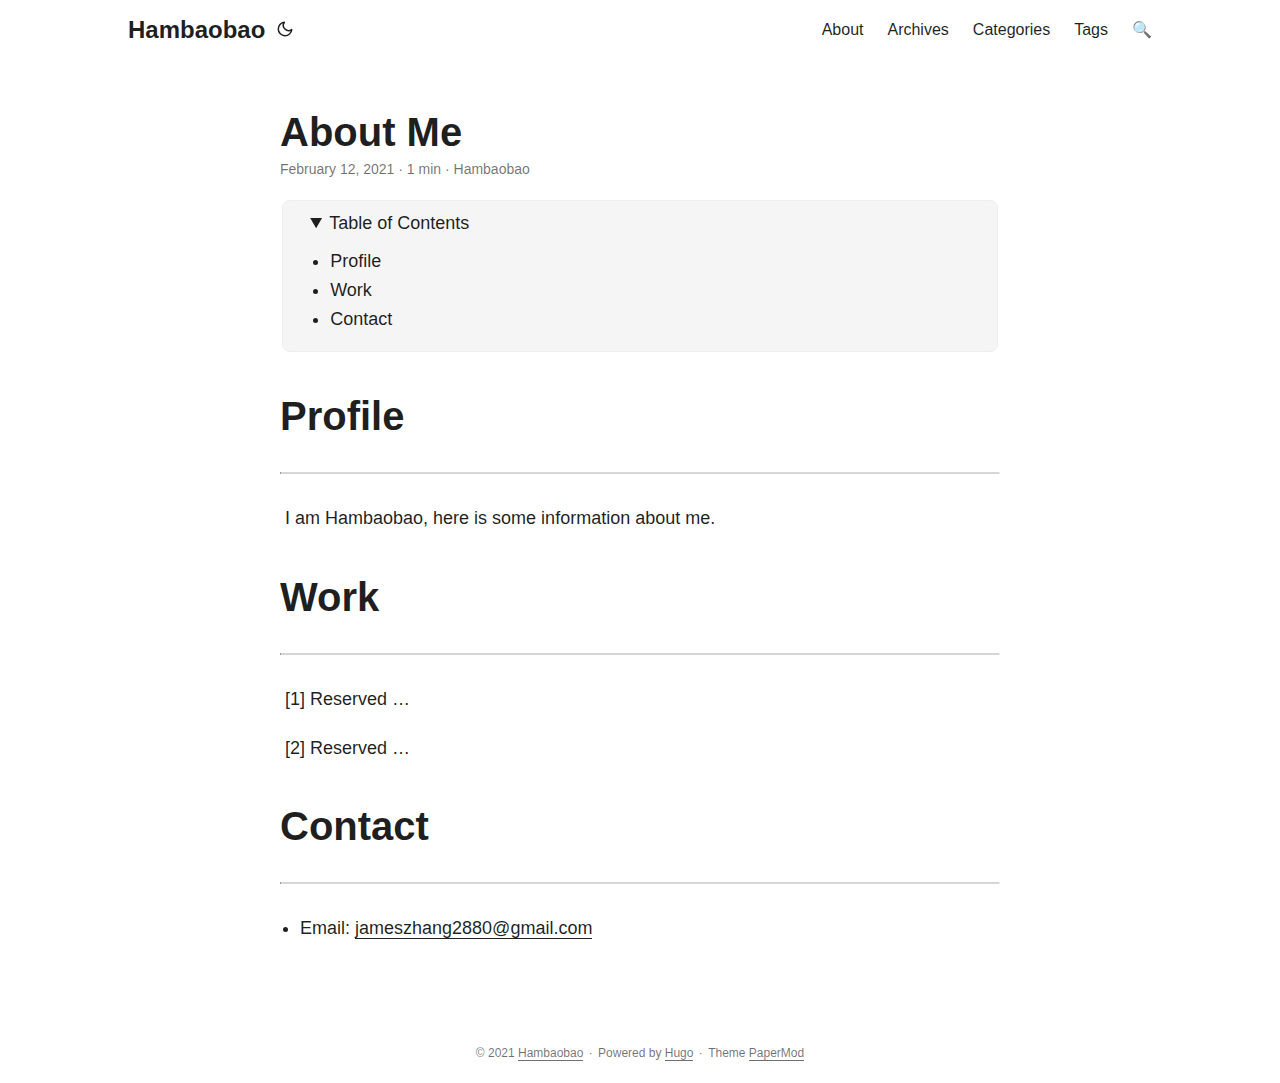
==== commit 5d6cd536: "test about page" ====
--- a/about/index.html
+++ b/about/index.html
@@ -8,9 +8,10 @@
 <title>About Me | Hambaobao</title>
 
 <meta name="keywords" content="" />
-<meta name="description" content="Profile ​	I&rsquo;am Hambaobao, here is some information about me.
-Work ​	[1] reserved
-Contact  Email: jameszhang2880@gmail.com  ">
+<meta name="description" content="Profile  ​	I am Hambaobao, here is some information about me.
+Work  ​	[1] Reserved &hellip;
+​	[2] Reserved &hellip;
+Contact   Email: jameszhang2880@gmail.com  ">
 <meta name="author" content="Hambaobao">
 <link rel="canonical" href="https://hambaobao.github.io/post/about-me/" />
 <link href="/assets/css/stylesheet.min.3b4ed2e80185ab356f837eda72c1debdea24ca2d707d78b82f2534624843aaa0.css" integrity="sha256-O07S6AGFqzVvg37acsHeveokyi1wfXi4LyU0YkhDqqA=" rel="preload stylesheet"
@@ -27,18 +28,20 @@
 
 
 <meta property="og:title" content="About Me" />
-<meta property="og:description" content="Profile ​	I&rsquo;am Hambaobao, here is some information about me.
-Work ​	[1] reserved
-Contact  Email: jameszhang2880@gmail.com  " />
+<meta property="og:description" content="Profile  ​	I am Hambaobao, here is some information about me.
+Work  ​	[1] Reserved &hellip;
+​	[2] Reserved &hellip;
+Contact   Email: jameszhang2880@gmail.com  " />
 <meta property="og:type" content="article" />
 <meta property="og:url" content="https://hambaobao.github.io/post/about-me/" />
 <meta property="article:published_time" content="2021-02-12T12:44:34+08:00" />
 <meta property="article:modified_time" content="2021-02-12T12:44:34+08:00" />
 <meta name="twitter:card" content="summary"/>
 <meta name="twitter:title" content="About Me"/>
-<meta name="twitter:description" content="Profile ​	I&rsquo;am Hambaobao, here is some information about me.
-Work ​	[1] reserved
-Contact  Email: jameszhang2880@gmail.com  "/>
+<meta name="twitter:description" content="Profile  ​	I am Hambaobao, here is some information about me.
+Work  ​	[1] Reserved &hellip;
+​	[2] Reserved &hellip;
+Contact   Email: jameszhang2880@gmail.com  "/>
 
 <script type="application/ld+json">
 {
@@ -46,12 +49,12 @@
   "@type": "BlogPosting",
   "headline": "About Me",
   "name": "About Me",
-  "description": "Profile ​\tI\u0026amp;rsquo;am Hambaobao, here is some information about me.\nWork ​\t[1] reserved\nContact  Email: jameszhang2880@gmail.com  ",
+  "description": "Profile  ​\tI am Hambaobao, here is some information about me.\nWork  ​\t[1] Reserved \u0026amp;hellip;\n​\t[2] Reserved \u0026amp;hellip;\nContact   Email: jameszhang2880@gmail.com  ",
   "keywords": [
     
   ],
-  "articleBody": "Profile ​\tI’am Hambaobao, here is some information about me.\nWork ​\t[1] reserved\nContact  Email: jameszhang2880@gmail.com  ",
-  "wordCount" : "17",
+  "articleBody": "Profile  ​\tI am Hambaobao, here is some information about me.\nWork  ​\t[1] Reserved …\n​\t[2] Reserved …\nContact   Email: jameszhang2880@gmail.com  ",
+  "wordCount" : "23",
   "inLanguage": "en",
   "datePublished": "2021-02-12T12:44:34+08:00",
   "dateModified": "2021-02-12T12:44:34+08:00",
@@ -185,28 +188,20 @@
   </div>
   <div class="post-content">
 <h1 id="profile">Profile<a hidden class="anchor" aria-hidden="true" href="#profile">#</a></h1>
-<p>​	I&rsquo;am Hambaobao, here is some information about me.</p>
+<hr>
+<p>​	I am Hambaobao, here is some information about me.</p>
 <h1 id="work">Work<a hidden class="anchor" aria-hidden="true" href="#work">#</a></h1>
-<p>​	[1] reserved</p>
+<hr>
+<p>​	[1] Reserved &hellip;</p>
+<p>​	[2] Reserved &hellip;</p>
 <h1 id="contact">Contact<a hidden class="anchor" aria-hidden="true" href="#contact">#</a></h1>
+<hr>
 <ul>
 <li>Email: <a href="mailto:jameszhang2880@gmail.com">jameszhang2880@gmail.com</a></li>
 </ul>
 
 </div>
   <footer class="post-footer">
-    <nav class="paginav">
-      <a class="prev" href="https://hambaobao.github.io/post/post-test-2/">
-        <span class="title">« Prev Page</span>
-        <br>
-        <span>Post Test 2</span>
-      </a>
-      <a class="next" href="https://hambaobao.github.io/post/post-test-3/">
-        <span class="title">Next Page »</span>
-        <br>
-        <span>Post Test 3</span>
-      </a>
-    </nav>
   </footer>
 </article>
     </main><footer class="footer">
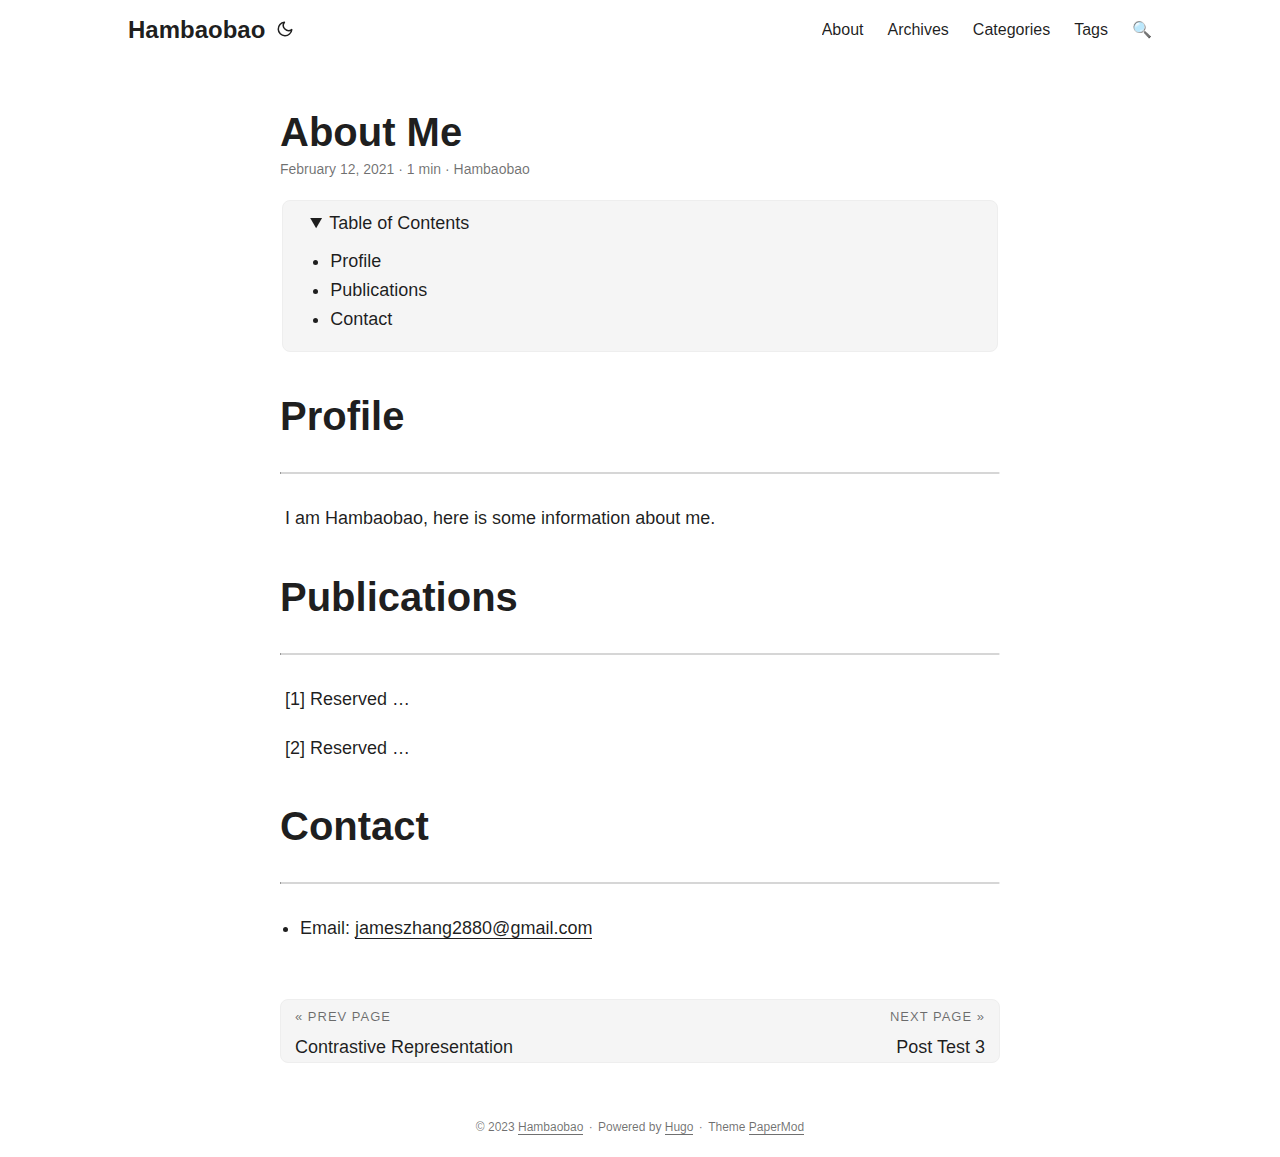
==== commit f75425f9: "deployed by shell" ====
--- a/about/index.html
+++ b/about/index.html
@@ -8,40 +8,41 @@
 <title>About Me | Hambaobao</title>
 
 <meta name="keywords" content="" />
-<meta name="description" content="Profile  ​	I am Hambaobao, here is some information about me.
-Work  ​	[1] Reserved &hellip;
+<meta name="description" content="Profile ​	I am Hambaobao, here is some information about me.
+Publications ​	[1] Reserved &hellip;
 ​	[2] Reserved &hellip;
-Contact   Email: jameszhang2880@gmail.com  ">
+Contact Email: jameszhang2880@gmail.com ">
 <meta name="author" content="Hambaobao">
-<link rel="canonical" href="https://hambaobao.github.io/post/about-me/" />
-<link href="/assets/css/stylesheet.min.3b4ed2e80185ab356f837eda72c1debdea24ca2d707d78b82f2534624843aaa0.css" integrity="sha256-O07S6AGFqzVvg37acsHeveokyi1wfXi4LyU0YkhDqqA=" rel="preload stylesheet"
+<link rel="canonical"
+    href="https://hambaobao.github.io/post/about-me/" />
+<link href="/assets/css/stylesheet.min.608aafc4a643533f4ec6967b44e1560dd8623d1e10e96bc196999b8194900739.css" integrity="sha256-YIqvxKZDUz9OxpZ7ROFWDdhiPR4Q6WvBlpmbgZSQBzk=" rel="preload stylesheet"
     as="style">
 
-<link rel="icon" href="https://hambaobao.github.io/favicon.ico">
-<link rel="icon" type="image/png" sizes="16x16" href="https://hambaobao.github.io/favicon-16x16.png">
-<link rel="icon" type="image/png" sizes="32x32" href="https://hambaobao.github.io/favicon-32x32.png">
-<link rel="apple-touch-icon" href="https://hambaobao.github.io/apple-touch-icon.png">
-<link rel="mask-icon" href="https://hambaobao.github.io/safari-pinned-tab.svg">
+<link rel="icon" href="https://hambaobao.github.io/%20favicon.ico">
+<link rel="icon" type="image/png" sizes="16x16" href="https://hambaobao.github.io/%20favicon-16x16.png">
+<link rel="icon" type="image/png" sizes="32x32" href="https://hambaobao.github.io/%20favicon-32x32.png">
+<link rel="apple-touch-icon" href="https://hambaobao.github.io/%20apple-touch-icon.png">
+<link rel="mask-icon" href="https://hambaobao.github.io/%20safari-pinned-tab.svg">
 <meta name="theme-color" content="#2e2e33">
 <meta name="msapplication-TileColor" content="#2e2e33">
-<meta name="generator" content="Hugo 0.80.0" />
+<meta name="generator" content="Hugo 0.111.3">
 
 
 <meta property="og:title" content="About Me" />
-<meta property="og:description" content="Profile  ​	I am Hambaobao, here is some information about me.
-Work  ​	[1] Reserved &hellip;
+<meta property="og:description" content="Profile ​	I am Hambaobao, here is some information about me.
+Publications ​	[1] Reserved &hellip;
 ​	[2] Reserved &hellip;
-Contact   Email: jameszhang2880@gmail.com  " />
+Contact Email: jameszhang2880@gmail.com " />
 <meta property="og:type" content="article" />
 <meta property="og:url" content="https://hambaobao.github.io/post/about-me/" />
 <meta property="article:published_time" content="2021-02-12T12:44:34+08:00" />
 <meta property="article:modified_time" content="2021-02-12T12:44:34+08:00" />
 <meta name="twitter:card" content="summary"/>
 <meta name="twitter:title" content="About Me"/>
-<meta name="twitter:description" content="Profile  ​	I am Hambaobao, here is some information about me.
-Work  ​	[1] Reserved &hellip;
+<meta name="twitter:description" content="Profile ​	I am Hambaobao, here is some information about me.
+Publications ​	[1] Reserved &hellip;
 ​	[2] Reserved &hellip;
-Contact   Email: jameszhang2880@gmail.com  "/>
+Contact Email: jameszhang2880@gmail.com "/>
 
 <script type="application/ld+json">
 {
@@ -49,11 +50,11 @@
   "@type": "BlogPosting",
   "headline": "About Me",
   "name": "About Me",
-  "description": "Profile  ​\tI am Hambaobao, here is some information about me.\nWork  ​\t[1] Reserved \u0026amp;hellip;\n​\t[2] Reserved \u0026amp;hellip;\nContact   Email: jameszhang2880@gmail.com  ",
+  "description": "Profile ​\tI am Hambaobao, here is some information about me.\nPublications ​\t[1] Reserved \u0026amp;hellip;\n​\t[2] Reserved \u0026amp;hellip;\nContact Email: jameszhang2880@gmail.com ",
   "keywords": [
     
   ],
-  "articleBody": "Profile  ​\tI am Hambaobao, here is some information about me.\nWork  ​\t[1] Reserved …\n​\t[2] Reserved …\nContact   Email: jameszhang2880@gmail.com  ",
+  "articleBody": "Profile ​\tI am Hambaobao, here is some information about me.\nPublications ​\t[1] Reserved …\n​\t[2] Reserved …\nContact Email: jameszhang2880@gmail.com ",
   "wordCount" : "23",
   "inLanguage": "en",
   "datePublished": "2021-02-12T12:44:34+08:00",
@@ -76,7 +77,6 @@
   }
 }
 </script>
-
 
 
 </head>
@@ -181,7 +181,7 @@
       </summary>
       <div class="inner"><ul><li>
         <a href="#profile" aria-label="Profile">Profile</a></li><li>
-        <a href="#work" aria-label="Work">Work</a></li><li>
+        <a href="#publications" aria-label="Publications">Publications</a></li><li>
         <a href="#contact" aria-label="Contact">Contact</a></li></ul>
       </div>
     </details>
@@ -190,7 +190,7 @@
 <h1 id="profile">Profile<a hidden class="anchor" aria-hidden="true" href="#profile">#</a></h1>
 <hr>
 <p>​	I am Hambaobao, here is some information about me.</p>
-<h1 id="work">Work<a hidden class="anchor" aria-hidden="true" href="#work">#</a></h1>
+<h1 id="publications">Publications<a hidden class="anchor" aria-hidden="true" href="#publications">#</a></h1>
 <hr>
 <p>​	[1] Reserved &hellip;</p>
 <p>​	[2] Reserved &hellip;</p>
@@ -202,10 +202,22 @@
 
 </div>
   <footer class="post-footer">
+    <nav class="paginav">
+      <a class="prev" href="https://hambaobao.github.io/post/contrastive-representation/">
+        <span class="title">« Prev Page</span>
+        <br>
+        <span>Contrastive Representation</span>
+      </a>
+      <a class="next" href="https://hambaobao.github.io/post/post-test-3/">
+        <span class="title">Next Page »</span>
+        <br>
+        <span>Post Test 3</span>
+      </a>
+    </nav>
   </footer>
 </article>
     </main><footer class="footer">
-    <span>&copy; 2021 <a href="https://hambaobao.github.io">Hambaobao</a></span>
+    <span>&copy; 2023 <a href="https://hambaobao.github.io">Hambaobao</a></span>
     <span>&middot;</span>
     <span>Powered by <a href="https://gohugo.io/" rel="noopener noreferrer" target="_blank">Hugo</a></span>
     <span>&middot;</span>
@@ -221,7 +233,7 @@
 
 
 
-<script defer src="/assets/js/highlight.min.27cd435cc9ed6abb4b496581b151804f79f366c412620272bb94e2f5f598ebcc.js" integrity="sha256-J81DXMntartLSWWBsVGAT3nzZsQSYgJyu5Ti9fWY68w="
+<script defer src="/assets/js/highlight.min.b95bacdc39e37a332a9f883b1e78be4abc1fdca2bc1f2641f55e3cd3dabd4d61.js" integrity="sha256-uVus3DnjejMqn4g7Hni&#43;Srwf3KK8HyZB9V4809q9TWE="
     onload="hljs.initHighlightingOnLoad();"></script>
 <script>
     window.onload = function () {
--- a/assets/css/stylesheet.min.608aafc4a643533f4ec6967b44e1560dd8623d1e10e96bc196999b8194900739.css
+++ b/assets/css/stylesheet.min.608aafc4a643533f4ec6967b44e1560dd8623d1e10e96bc196999b8194900739.css
@@ -0,0 +1 @@
+.not-found{position:absolute;left:0;right:0;display:flex;align-items:center;justify-content:center;height:80%;font-size:160px;font-weight:700}.hljs-comment,.hljs-quote{color:#b6b18b}.hljs-deletion,.hljs-name,.hljs-regexp,.hljs-selector-class,.hljs-selector-id,.hljs-tag,.hljs-template-variable,.hljs-variable{color:#eb3c54}.hljs-built_in,.hljs-builtin-name,.hljs-link,.hljs-literal,.hljs-meta,.hljs-number,.hljs-params,.hljs-type{color:#e7ce56}.hljs-attribute{color:#ee7c2b}.hljs-addition,.hljs-bullet,.hljs-string,.hljs-symbol{color:#4fb4d7}.hljs-section,.hljs-title{color:#78bb65}.hljs-keyword,.hljs-selector-tag{color:#b45ea4}.hljs{display:block;overflow-x:auto;background:#1c1d21;color:#c0c5ce;padding:.5em}.hljs-emphasis{font-style:italic}.hljs-strong{font-weight:700}.archive-posts{width:100%;font-size:16px}.archive-year{margin-top:40px}.archive-year:not(:last-of-type){border-bottom:2px solid var(--border)}.archive-month{display:flex;align-items:flex-start;padding:10px 0}.archive-month-header{margin:25px 0;width:200px}.archive-month:not(:last-of-type){border-bottom:1px solid var(--border)}.archive-entry{position:relative;padding:5px;margin:10px 0}.archive-entry-title{margin:5px 0;font-weight:400}.archive-count,.archive-meta{color:var(--secondary);font-size:14px}.footer,.top-link{font-size:12px;color:var(--secondary)}.footer{max-width:calc(var(--main-width) + var(--gap) * 2);margin:auto;padding:calc((var(--footer-height) - var(--gap))/2)var(--gap);text-align:center;line-height:24px}.footer span{margin-inline-start:1px;margin-inline-end:1px}.footer a{color:inherit;border-bottom:1px solid var(--secondary)}.footer a:hover{border-bottom:1px solid var(--primary)}.top-link{visibility:hidden;position:fixed;bottom:60px;right:30px;z-index:99;background:var(--tertiary);width:42px;height:42px;padding:12px;border-radius:64px;transition:visibility .5s,opacity .8s linear}.top-link,.top-link svg{filter:drop-shadow(0 0 0 var(--theme))}.footer a:hover,.top-link:hover{color:var(--primary)}.top-link:focus{outline:0}.nav{display:flex;flex-wrap:wrap;justify-content:space-between;max-width:calc(var(--nav-width) + var(--gap) * 2);margin-inline-start:auto;margin-inline-end:auto;line-height:var(--header-height)}.nav a{display:block}.logo,#menu{display:flex;margin:auto var(--gap)}.logo{flex-wrap:inherit}.logo a{font-size:24px;font-weight:700}.logo a img{display:inline;vertical-align:middle;pointer-events:none;transform:translate(0,-10%);border-radius:6px;margin-inline-end:8px}#theme-toggle svg{height:18px}a#theme-toggle{font-size:24px;user-select:none;margin:auto 4px;cursor:pointer}body.dark #moon{vertical-align:middle;display:none}body:not(.dark) #sun{display:none}#menu{list-style:none;word-break:keep-all;overflow-x:auto;white-space:nowrap}#menu li+li{margin-inline-start:var(--gap)}#menu a{font-size:16px}#menu .active{font-weight:500;border-bottom:2px solid}.lang-switch li,.lang-switch ul,.logo-switches{display:inline-flex;margin:auto 4px}.lang-switch{display:flex;flex-wrap:inherit}.lang-switch a{margin:auto 3px;font-size:16px;font-weight:500}.logo-switches{flex-wrap:inherit}.main{position:relative;min-height:calc(100vh - var(--header-height) - var(--footer-height));max-width:calc(var(--main-width) + var(--gap) * 2);margin:auto;padding:var(--gap)}.page-header h1{font-size:40px}.pagination{display:flex}.pagination a{color:var(--theme);font-size:13px;line-height:36px;background:var(--primary);border-radius:calc(36px/2);padding:0 16px}.pagination .next{margin-inline-start:auto}.social-icons{padding:12px 0}.social-icons a:not(:last-of-type){margin-inline-end:12px}.social-icons a svg{height:26px;width:26px}code{direction:ltr}.first-entry{position:relative;display:flex;flex-direction:column;justify-content:center;min-height:320px;margin:var(--gap)0 calc(var(--gap) * 2)}.first-entry .entry-header{overflow:hidden;display:-webkit-box;-webkit-box-orient:vertical;-webkit-line-clamp:3}.first-entry .entry-header h1{font-size:34px;line-height:1.3}.first-entry .entry-content{margin:14px 0;font-size:16px;-webkit-line-clamp:3}.first-entry .entry-footer{font-size:14px}.home-info .entry-content{-webkit-line-clamp:unset}.post-entry{position:relative;margin-bottom:var(--gap);padding:var(--gap);background:var(--entry);border-radius:var(--radius);transition:transform .1s;border:1px solid var(--border)}.post-entry:active{transform:scale(.96)}.tag-entry .entry-cover{display:none}.entry-header h2{font-size:24px}.entry-content{margin:8px 0;color:var(--secondary);font-size:14px;line-height:1.6;overflow:hidden;display:-webkit-box;-webkit-box-orient:vertical;-webkit-line-clamp:2}.entry-footer{color:var(--secondary);font-size:13px}.entry-link{position:absolute;left:0;right:0;top:0;bottom:0}.entry-cover,.entry-isdraft{font-size:14px;color:var(--secondary)}.entry-isdraft{display:inline}.entry-cover{margin-bottom:var(--gap);text-align:center}.entry-cover img{border-radius:var(--radius);pointer-events:none;width:100%}.entry-cover a{color:var(--secondary);box-shadow:0 1px 0 var(--primary)}.page-header,.post-header{margin:24px auto var(--content-gap)}.post-title{margin-bottom:2px;font-size:40px}.post-description{margin-top:10px;margin-bottom:5px}.post-meta,.breadcrumbs{color:var(--secondary);font-size:14px;display:flex;flex-wrap:wrap}.post-meta .i18n_list li{display:inline-flex;list-style:none;margin:auto 3px;box-shadow:0 1px 0 var(--secondary)}.breadcrumbs a{font-size:16px}.post-content{color:var(--content)}.post-content h3,.post-content h4,.post-content h5,.post-content h6{margin:24px 0 16px}.post-content h1{margin:40px auto 32px;font-size:40px}.post-content h2{margin:32px auto 24px;font-size:32px}.post-content h3{font-size:24px}.post-content h4{font-size:16px}.post-content h5{font-size:14px}.post-content h6{font-size:12px}.post-content a,.toc a:hover{box-shadow:0 1px}.post-content a code{margin:auto 0;border-radius:0;box-shadow:0 -1px 0 var(--primary)inset}.post-content del{text-decoration:none;background:linear-gradient(to right,var(--primary) 100%,transparent 0)0/1px 1px repeat-x}.post-content dl,.post-content ol,.post-content p,.post-content ul{margin-bottom:var(--content-gap)}.post-content ol,.post-content ul{padding-inline-start:20px}.post-content li{margin-top:5px}.post-content li p{margin-bottom:0}.post-content dl{display:flex;flex-wrap:wrap;margin:0}.post-content dt{width:25%;font-weight:700}.post-content dd{width:75%;margin-inline-start:0;padding-inline-start:10px}.post-content dd~dd,.post-content dt~dt{margin-top:10px}.post-content table{margin-bottom:32px}.post-content table th,.post-content table:not(.highlighttable,.highlight table,.gist .highlight) td{min-width:80px;padding:12px 8px;line-height:1.5;border-bottom:1px solid var(--border)}.post-content table th{font-size:14px;text-align:start}.post-content table:not(.highlighttable) td code:only-child{margin:auto 0}.post-content .highlight table{border-radius:var(--radius)}.post-content .highlight:not(table),.post-content pre{margin:10px auto;background:var(--hljs-bg)!important;border-radius:var(--radius)}.post-content li>.highlight{margin-inline-end:0}.post-content ul pre{margin-inline-start:calc(var(--gap) * -2)}.post-content .highlight pre{margin:0}.post-content .highlighttable{table-layout:fixed}.post-content .highlighttable td:first-child{width:40px}.post-content .highlighttable td .linenodiv{padding-inline-end:0!important}.post-content .highlighttable td .highlight,.post-content .highlighttable td .linenodiv pre{margin-bottom:0}.post-content .highlighttable td .highlight pre code::-webkit-scrollbar{display:none}.post-content .highlight span{background:0 0!important}.post-content code{margin:auto 4px;padding:4px 6px;font-family:Menlo,Monaco,courier new,Courier,monospace;font-size:.78em;line-height:1.5;background:var(--code-bg);border-radius:2px}.post-content pre code{display:block;margin:auto 0;padding:10px;color:rgba(255,255,255,.8);background:0 0;border-radius:0;overflow-x:auto}.post-content blockquote{margin:20px 0;padding:0 14px;border-inline-start:3px solid var(--primary)}.post-content hr{margin:30px 0;height:2px;background:var(--tertiary);border-top:0;border-bottom:0}.post-content iframe{max-width:100%}.post-content img{border-radius:4px}.post-content img[src*='#center']{margin:auto}.post-content figure>figcaption{color:var(--primary);font-size:16px;font-weight:700;margin:24px 0 16px}.toc{margin:0 2px 40px;border:1px solid var(--border);background:var(--code-bg);border-radius:var(--radius);padding:.4em}.dark .toc{background:var(--entry)}.toc details summary{cursor:zoom-in;margin-inline-start:20px}.toc details[open] summary{cursor:zoom-out}.toc .details{display:inline;font-weight:500}.toc .inner{margin:0 20px;padding:10px 20px}.toc li ul{margin-inline-start:var(--gap)}.toc summary:focus{outline:0}.post-footer{margin-top:56px}.post-tags li{display:inline-block;margin-inline-end:3px;margin-bottom:5px}.post-tags a,.share-buttons,.paginav{border-radius:var(--radius);background:var(--code-bg);border:1px solid var(--border)}.post-tags a{display:block;padding-inline-start:14px;padding-inline-end:14px;color:var(--secondary);font-size:14px;line-height:34px;background:var(--code-bg)}.post-tags a:hover,.paginav a:hover{background:var(--border)}.share-buttons{margin:14px 0;padding-inline-start:var(--radius);display:flex;justify-content:center;overflow-x:auto}.share-buttons a{margin-top:10px}.share-buttons a:not(:last-of-type){margin-inline-end:12px}.share-buttons a svg{height:30px;width:30px;fill:currentColor;transition:transform .1s}.share-buttons svg:active{transform:scale(.96)}h1:hover .anchor,h2:hover .anchor,h3:hover .anchor,h4:hover .anchor,h5:hover .anchor,h6:hover .anchor{display:inline-flex;color:var(--secondary);margin-inline-start:8px;font-weight:500}.post-content :not(table) ::-webkit-scrollbar-thumb{border:2px solid var(--hljs-bg);background:rgba(255,255,255,.32)}.post-content :not(table) ::-webkit-scrollbar-thumb:hover{background:rgba(255,255,255,.56)}.gist table::-webkit-scrollbar-thumb{border:2px solid #fff;background:rgba(0,0,0,.32)}.gist table::-webkit-scrollbar-thumb:hover{background:rgba(0,0,0,.56)}.post-content table::-webkit-scrollbar-thumb{border-width:2px}.paginav{margin:10px 0;display:flex;line-height:30px;border-radius:var(--radius)}.paginav a{padding-inline-start:14px;padding-inline-end:14px;border-radius:var(--radius)}.paginav .title{letter-spacing:1px;text-transform:uppercase;font-size:small;color:var(--secondary)}.paginav .prev,.paginav .next{width:50%}.paginav span:hover:not(.title){box-shadow:0 1px}.paginav .next{margin-inline-start:auto;text-align:right}[dir=rtl] .paginav .next{text-align:left}.buttons,.main .profile{display:flex;justify-content:center}.main .profile{position:absolute;left:0;right:0;align-items:center;height:80%;text-align:center}.profile .profile_inner h1{padding:12px 0}.profile img{display:inline-table;border-radius:50%;pointer-events:none}.buttons{flex-wrap:wrap;max-width:400px;margin:0 auto}.button{background:var(--tertiary);border-radius:var(--radius);margin:8px;padding:6px;transition:transform .1s}.button-inner{padding:0 8px}.button:active{transform:scale(.96)}*,::after,::before{box-sizing:border-box}html{-webkit-tap-highlight-color:transparent;overflow-y:scroll}a,body,h1,h2,h3,h4,h5,h6{color:var(--primary)}body{font-family:-apple-system,BlinkMacSystemFont,segoe ui,Roboto,Oxygen,Ubuntu,Cantarell,open sans,helvetica neue,sans-serif;font-size:18px;line-height:1.6;word-break:break-word;background:var(--theme)}article,aside,figcaption,figure,footer,header,hgroup,main,nav,section,table{display:block}h1,h2,h3,h4,h5,h6{line-height:1.2}h1,h2,h3,h4,h5,h6,p{margin-top:0;margin-bottom:0}ul{padding:0}a{text-decoration:none}body,figure,ul{margin:0}table{width:100%;border-collapse:collapse;border-spacing:0;overflow-x:auto;word-break:keep-all}button,input,textarea{padding:0;font:inherit;background:0 0;border:0}input,textarea{outline:0}button,input[type=button],input[type=submit]{cursor:pointer}input:-webkit-autofill,textarea:-webkit-autofill{box-shadow:0 0 0 50px var(--theme)inset}img{display:block;max-width:100%}::-webkit-scrollbar-track{background:0 0}.list:not(.dark)::-webkit-scrollbar-track{background:var(--code-bg)}::-webkit-scrollbar-thumb{background:var(--tertiary);border:5px solid var(--theme);border-radius:var(--radius)}.list:not(.dark)::-webkit-scrollbar-thumb{border:5px solid var(--code-bg)}::-webkit-scrollbar-thumb:hover{background:var(--secondary)}#searchbox input{padding:4px 10px;width:100%;color:var(--primary);font-weight:700;border:2px solid var(--tertiary);border-radius:var(--radius)}#searchbox input:focus{border-color:var(--secondary)}#searchResults li{list-style:none;border-radius:var(--radius);padding:10px;margin:10px 0;position:relative;font-weight:500}#searchResults{margin:10px 0;width:100%}#searchResults li:active{transition:transform .1s;transform:scale(.98)}#searchResults a{position:absolute;width:100%;height:100%;top:0;left:0;outline:none}#searchResults .focus{transform:scale(.98);border:2px solid var(--tertiary)}.terms-tags li{display:inline-block;margin:10px;font-weight:500}.terms-tags a{display:block;padding:3px 10px;background:var(--tertiary);border-radius:6px;transition:transform .1s}.terms-tags a:active{background:var(--tertiary);transform:scale(.96)}:root{--gap:24px;--content-gap:20px;--nav-width:1024px;--main-width:720px;--header-height:60px;--footer-height:60px;--radius:8px;--theme:#fff;--entry:#fff;--primary:rgba(0, 0, 0, 0.88);--secondary:rgba(0, 0, 0, 0.56);--tertiary:rgba(0, 0, 0, 0.16);--content:rgba(0, 0, 0, 0.88);--hljs-bg:#1c1d21;--code-bg:#f5f5f5;--border:#eee}.dark{--theme:#1d1e20;--entry:#2e2e33;--primary:rgba(255, 255, 255, 0.84);--secondary:rgba(255, 255, 255, 0.56);--tertiary:rgba(255, 255, 255, 0.16);--content:rgba(255, 255, 255, 0.74);--hljs-bg:#2e2e33;--code-bg:#37383e;--border:#333}.list{background:var(--code-bg)}.dark.list{background:var(--theme)}@media screen and (max-width:768px){:root{--gap:14px}.profile img{transform:scale(.85)}.first-entry{min-height:260px}.archive-month{flex-direction:column}.archive-year{margin-top:20px}}@media screen and (min-width:768px){::-webkit-scrollbar{width:19px;height:11px}}@media screen and (max-width:900px){.list .top-link{transform:translateY(-5rem)}}@media(prefers-reduced-motion){.terms-tags a:active{transform:none}.button:active{transform:none}.share-buttons svg:active{transform:none}.post-entry:active{transform:none}.top-link{transition:none}#searchResults .active{transform:none}}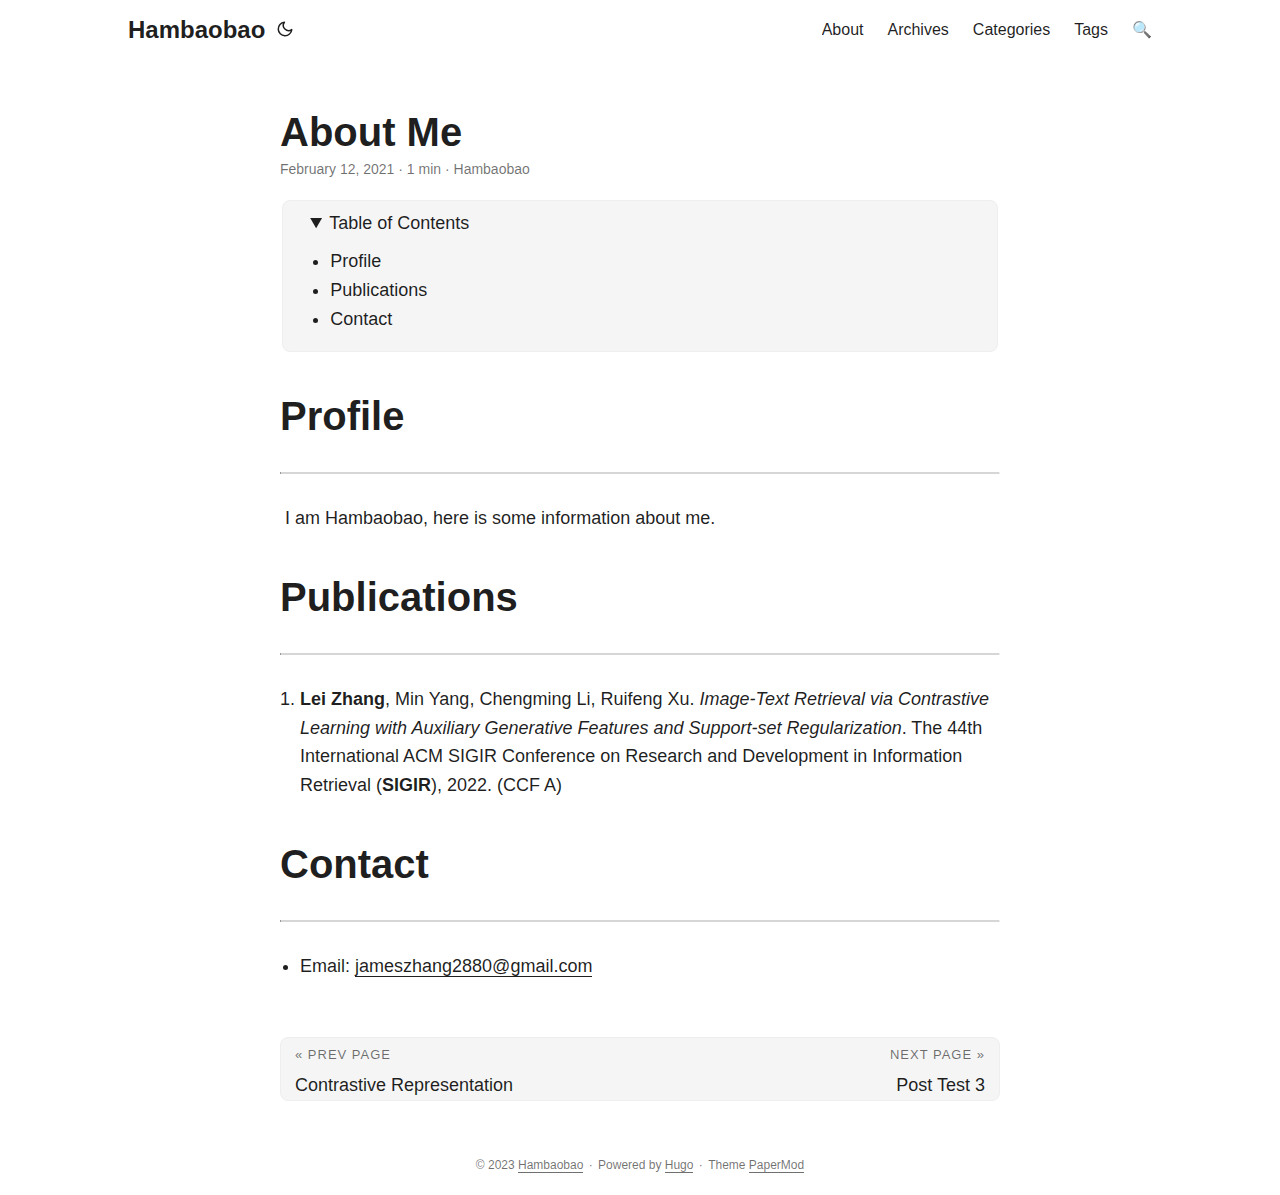
==== commit 760cc38b: "deployed by shell" ====
--- a/about/index.html
+++ b/about/index.html
@@ -9,9 +9,7 @@
 
 <meta name="keywords" content="" />
 <meta name="description" content="Profile ​	I am Hambaobao, here is some information about me.
-Publications ​	[1] Reserved &hellip;
-​	[2] Reserved &hellip;
-Contact Email: jameszhang2880@gmail.com ">
+Publications Lei Zhang, Min Yang, Chengming Li, Ruifeng Xu. Image-Text Retrieval via Contrastive Learning with Auxiliary Generative Features and Support-set Regularization. The 44th International ACM SIGIR Conference on Research and Development in Information Retrieval (SIGIR), 2022. (CCF A) Contact Email: jameszhang2880@gmail.com ">
 <meta name="author" content="Hambaobao">
 <link rel="canonical"
     href="https://hambaobao.github.io/post/about-me/" />
@@ -30,9 +28,7 @@
 
 <meta property="og:title" content="About Me" />
 <meta property="og:description" content="Profile ​	I am Hambaobao, here is some information about me.
-Publications ​	[1] Reserved &hellip;
-​	[2] Reserved &hellip;
-Contact Email: jameszhang2880@gmail.com " />
+Publications Lei Zhang, Min Yang, Chengming Li, Ruifeng Xu. Image-Text Retrieval via Contrastive Learning with Auxiliary Generative Features and Support-set Regularization. The 44th International ACM SIGIR Conference on Research and Development in Information Retrieval (SIGIR), 2022. (CCF A) Contact Email: jameszhang2880@gmail.com " />
 <meta property="og:type" content="article" />
 <meta property="og:url" content="https://hambaobao.github.io/post/about-me/" />
 <meta property="article:published_time" content="2021-02-12T12:44:34+08:00" />
@@ -40,9 +36,7 @@
 <meta name="twitter:card" content="summary"/>
 <meta name="twitter:title" content="About Me"/>
 <meta name="twitter:description" content="Profile ​	I am Hambaobao, here is some information about me.
-Publications ​	[1] Reserved &hellip;
-​	[2] Reserved &hellip;
-Contact Email: jameszhang2880@gmail.com "/>
+Publications Lei Zhang, Min Yang, Chengming Li, Ruifeng Xu. Image-Text Retrieval via Contrastive Learning with Auxiliary Generative Features and Support-set Regularization. The 44th International ACM SIGIR Conference on Research and Development in Information Retrieval (SIGIR), 2022. (CCF A) Contact Email: jameszhang2880@gmail.com "/>
 
 <script type="application/ld+json">
 {
@@ -50,12 +44,12 @@
   "@type": "BlogPosting",
   "headline": "About Me",
   "name": "About Me",
-  "description": "Profile ​\tI am Hambaobao, here is some information about me.\nPublications ​\t[1] Reserved \u0026amp;hellip;\n​\t[2] Reserved \u0026amp;hellip;\nContact Email: jameszhang2880@gmail.com ",
+  "description": "Profile ​\tI am Hambaobao, here is some information about me.\nPublications Lei Zhang, Min Yang, Chengming Li, Ruifeng Xu. Image-Text Retrieval via Contrastive Learning with …",
   "keywords": [
     
   ],
-  "articleBody": "Profile ​\tI am Hambaobao, here is some information about me.\nPublications ​\t[1] Reserved …\n​\t[2] Reserved …\nContact Email: jameszhang2880@gmail.com ",
-  "wordCount" : "23",
+  "articleBody": "Profile ​\tI am Hambaobao, here is some information about me.\nPublications Lei Zhang, Min Yang, Chengming Li, Ruifeng Xu. Image-Text Retrieval via Contrastive Learning with Auxiliary Generative Features and Support-set Regularization. The 44th International ACM SIGIR Conference on Research and Development in Information Retrieval (SIGIR), 2022. (CCF A) Contact Email: jameszhang2880@gmail.com ",
+  "wordCount" : "52",
   "inLanguage": "en",
   "datePublished": "2021-02-12T12:44:34+08:00",
   "dateModified": "2021-02-12T12:44:34+08:00",
@@ -192,8 +186,9 @@
 <p>​	I am Hambaobao, here is some information about me.</p>
 <h1 id="publications">Publications<a hidden class="anchor" aria-hidden="true" href="#publications">#</a></h1>
 <hr>
-<p>​	[1] Reserved &hellip;</p>
-<p>​	[2] Reserved &hellip;</p>
+<ol>
+<li><strong>Lei Zhang</strong>, Min Yang, Chengming Li, Ruifeng Xu. <em>Image-Text Retrieval via Contrastive Learning with Auxiliary Generative Features and Support-set Regularization</em>. The 44th International ACM SIGIR Conference on Research and Development in Information Retrieval (<strong>SIGIR</strong>), 2022. (CCF A)</li>
+</ol>
 <h1 id="contact">Contact<a hidden class="anchor" aria-hidden="true" href="#contact">#</a></h1>
 <hr>
 <ul>
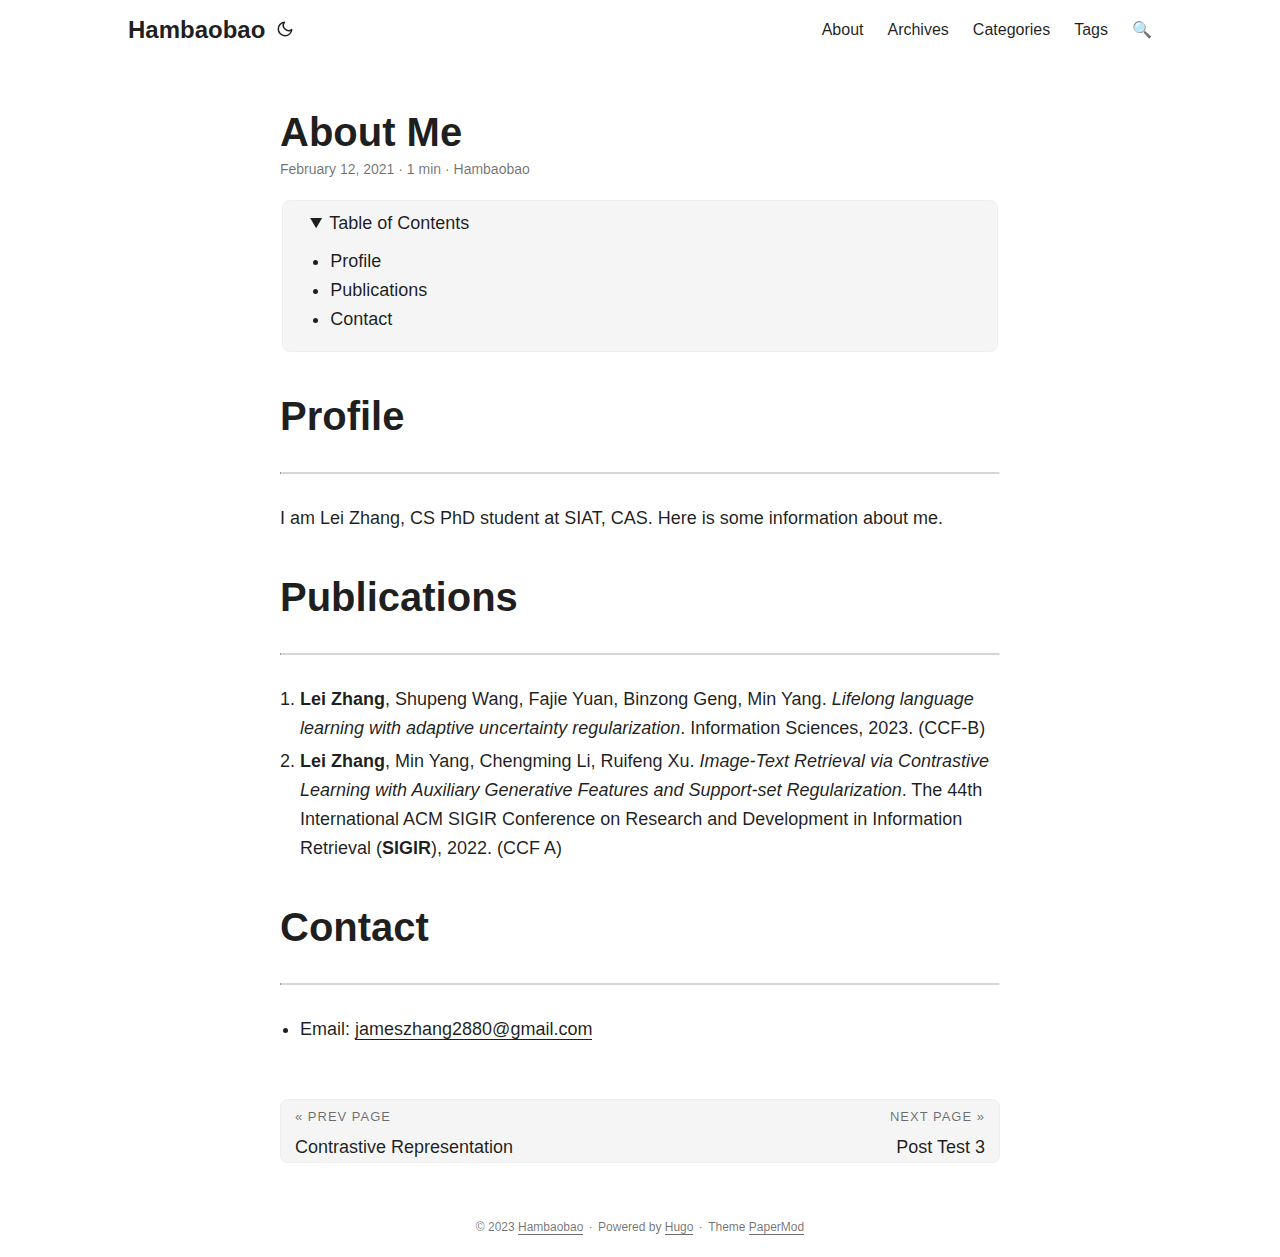
==== commit 43952f91: "deployed by shell" ====
--- a/about/index.html
+++ b/about/index.html
@@ -8,8 +8,8 @@
 <title>About Me | Hambaobao</title>
 
 <meta name="keywords" content="" />
-<meta name="description" content="Profile ​	I am Hambaobao, here is some information about me.
-Publications Lei Zhang, Min Yang, Chengming Li, Ruifeng Xu. Image-Text Retrieval via Contrastive Learning with Auxiliary Generative Features and Support-set Regularization. The 44th International ACM SIGIR Conference on Research and Development in Information Retrieval (SIGIR), 2022. (CCF A) Contact Email: jameszhang2880@gmail.com ">
+<meta name="description" content="Profile I am Lei Zhang, CS PhD student at SIAT, CAS. Here is some information about me.
+Publications Lei Zhang, Shupeng Wang, Fajie Yuan, Binzong Geng, Min Yang. Lifelong language learning with adaptive uncertainty regularization. Information Sciences, 2023. (CCF-B) Lei Zhang, Min Yang, Chengming Li, Ruifeng Xu. Image-Text Retrieval via Contrastive Learning with Auxiliary Generative Features and Support-set Regularization. The 44th International ACM SIGIR Conference on Research and Development in Information Retrieval (SIGIR), 2022.">
 <meta name="author" content="Hambaobao">
 <link rel="canonical"
     href="https://hambaobao.github.io/post/about-me/" />
@@ -27,16 +27,16 @@
 
 
 <meta property="og:title" content="About Me" />
-<meta property="og:description" content="Profile ​	I am Hambaobao, here is some information about me.
-Publications Lei Zhang, Min Yang, Chengming Li, Ruifeng Xu. Image-Text Retrieval via Contrastive Learning with Auxiliary Generative Features and Support-set Regularization. The 44th International ACM SIGIR Conference on Research and Development in Information Retrieval (SIGIR), 2022. (CCF A) Contact Email: jameszhang2880@gmail.com " />
+<meta property="og:description" content="Profile I am Lei Zhang, CS PhD student at SIAT, CAS. Here is some information about me.
+Publications Lei Zhang, Shupeng Wang, Fajie Yuan, Binzong Geng, Min Yang. Lifelong language learning with adaptive uncertainty regularization. Information Sciences, 2023. (CCF-B) Lei Zhang, Min Yang, Chengming Li, Ruifeng Xu. Image-Text Retrieval via Contrastive Learning with Auxiliary Generative Features and Support-set Regularization. The 44th International ACM SIGIR Conference on Research and Development in Information Retrieval (SIGIR), 2022." />
 <meta property="og:type" content="article" />
 <meta property="og:url" content="https://hambaobao.github.io/post/about-me/" />
 <meta property="article:published_time" content="2021-02-12T12:44:34+08:00" />
 <meta property="article:modified_time" content="2021-02-12T12:44:34+08:00" />
 <meta name="twitter:card" content="summary"/>
 <meta name="twitter:title" content="About Me"/>
-<meta name="twitter:description" content="Profile ​	I am Hambaobao, here is some information about me.
-Publications Lei Zhang, Min Yang, Chengming Li, Ruifeng Xu. Image-Text Retrieval via Contrastive Learning with Auxiliary Generative Features and Support-set Regularization. The 44th International ACM SIGIR Conference on Research and Development in Information Retrieval (SIGIR), 2022. (CCF A) Contact Email: jameszhang2880@gmail.com "/>
+<meta name="twitter:description" content="Profile I am Lei Zhang, CS PhD student at SIAT, CAS. Here is some information about me.
+Publications Lei Zhang, Shupeng Wang, Fajie Yuan, Binzong Geng, Min Yang. Lifelong language learning with adaptive uncertainty regularization. Information Sciences, 2023. (CCF-B) Lei Zhang, Min Yang, Chengming Li, Ruifeng Xu. Image-Text Retrieval via Contrastive Learning with Auxiliary Generative Features and Support-set Regularization. The 44th International ACM SIGIR Conference on Research and Development in Information Retrieval (SIGIR), 2022."/>
 
 <script type="application/ld+json">
 {
@@ -44,12 +44,12 @@
   "@type": "BlogPosting",
   "headline": "About Me",
   "name": "About Me",
-  "description": "Profile ​\tI am Hambaobao, here is some information about me.\nPublications Lei Zhang, Min Yang, Chengming Li, Ruifeng Xu. Image-Text Retrieval via Contrastive Learning with …",
+  "description": "Profile I am Lei Zhang, CS PhD student at SIAT, CAS. Here is some information about me.\nPublications Lei Zhang, Shupeng Wang, Fajie Yuan, Binzong Geng, Min Yang. Lifelong language …",
   "keywords": [
     
   ],
-  "articleBody": "Profile ​\tI am Hambaobao, here is some information about me.\nPublications Lei Zhang, Min Yang, Chengming Li, Ruifeng Xu. Image-Text Retrieval via Contrastive Learning with Auxiliary Generative Features and Support-set Regularization. The 44th International ACM SIGIR Conference on Research and Development in Information Retrieval (SIGIR), 2022. (CCF A) Contact Email: jameszhang2880@gmail.com ",
-  "wordCount" : "52",
+  "articleBody": "Profile I am Lei Zhang, CS PhD student at SIAT, CAS. Here is some information about me.\nPublications Lei Zhang, Shupeng Wang, Fajie Yuan, Binzong Geng, Min Yang. Lifelong language learning with adaptive uncertainty regularization. Information Sciences, 2023. (CCF-B) Lei Zhang, Min Yang, Chengming Li, Ruifeng Xu. Image-Text Retrieval via Contrastive Learning with Auxiliary Generative Features and Support-set Regularization. The 44th International ACM SIGIR Conference on Research and Development in Information Retrieval (SIGIR), 2022. (CCF A) Contact Email: jameszhang2880@gmail.com ",
+  "wordCount" : "79",
   "inLanguage": "en",
   "datePublished": "2021-02-12T12:44:34+08:00",
   "dateModified": "2021-02-12T12:44:34+08:00",
@@ -183,10 +183,11 @@
   <div class="post-content">
 <h1 id="profile">Profile<a hidden class="anchor" aria-hidden="true" href="#profile">#</a></h1>
 <hr>
-<p>​	I am Hambaobao, here is some information about me.</p>
+<p>I am Lei Zhang, CS PhD student at SIAT, CAS. Here is some information about me.</p>
 <h1 id="publications">Publications<a hidden class="anchor" aria-hidden="true" href="#publications">#</a></h1>
 <hr>
 <ol>
+<li><strong>Lei Zhang</strong>, Shupeng Wang, Fajie Yuan, Binzong Geng, Min Yang. <em>Lifelong language learning with adaptive uncertainty regularization</em>. Information Sciences, 2023. (CCF-B)</li>
 <li><strong>Lei Zhang</strong>, Min Yang, Chengming Li, Ruifeng Xu. <em>Image-Text Retrieval via Contrastive Learning with Auxiliary Generative Features and Support-set Regularization</em>. The 44th International ACM SIGIR Conference on Research and Development in Information Retrieval (<strong>SIGIR</strong>), 2022. (CCF A)</li>
 </ol>
 <h1 id="contact">Contact<a hidden class="anchor" aria-hidden="true" href="#contact">#</a></h1>
